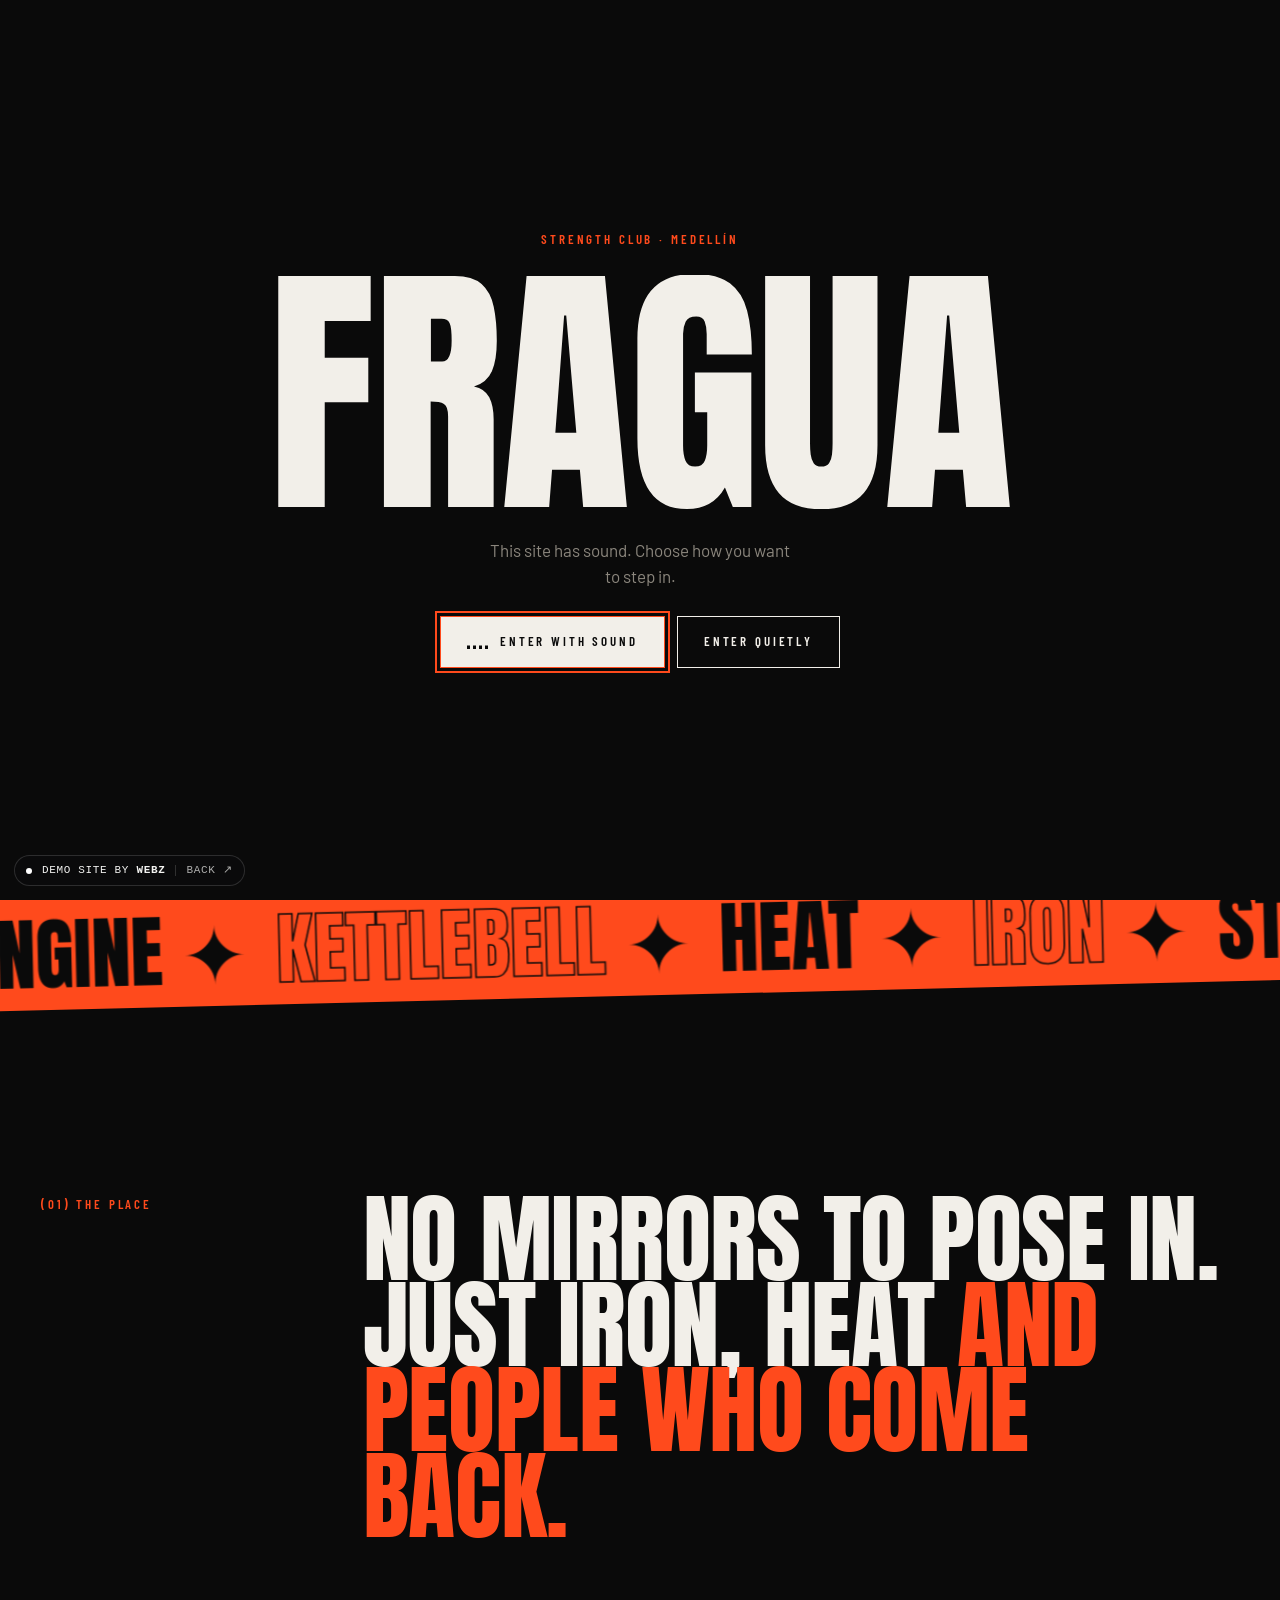
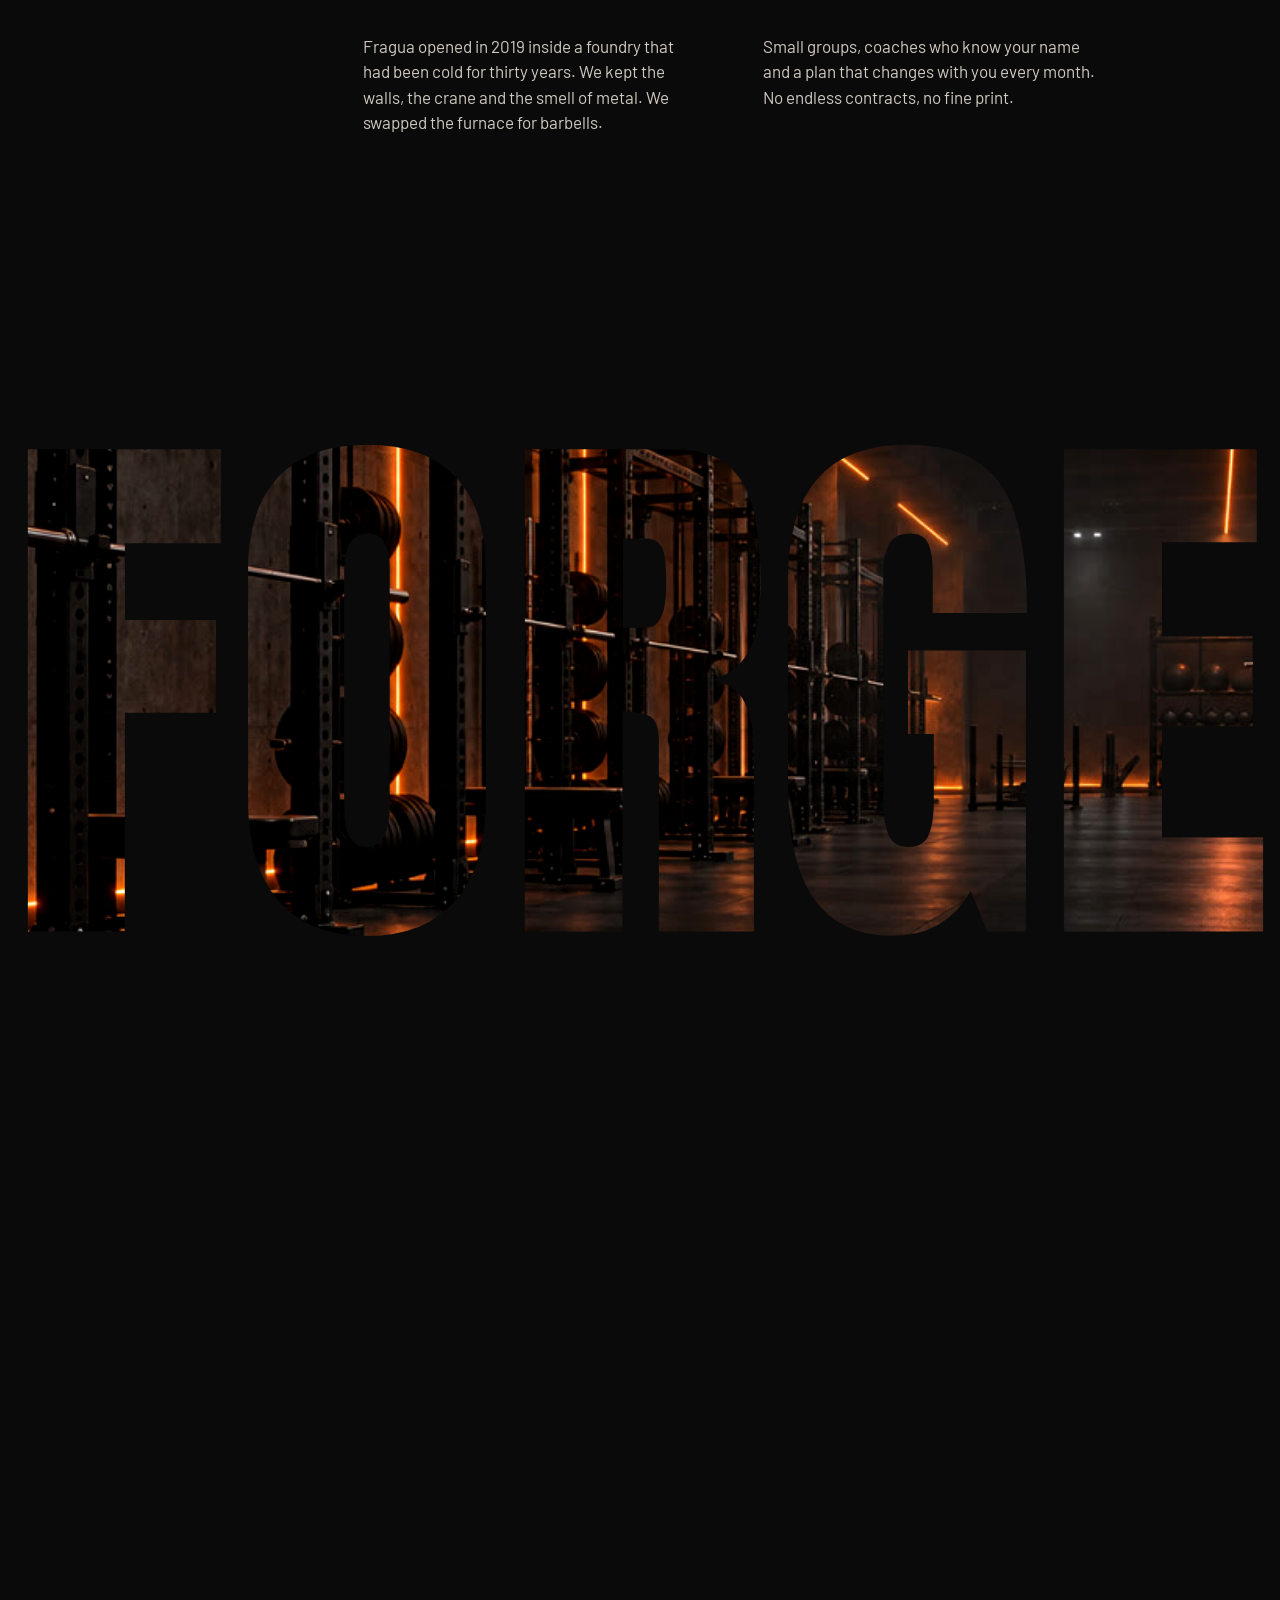
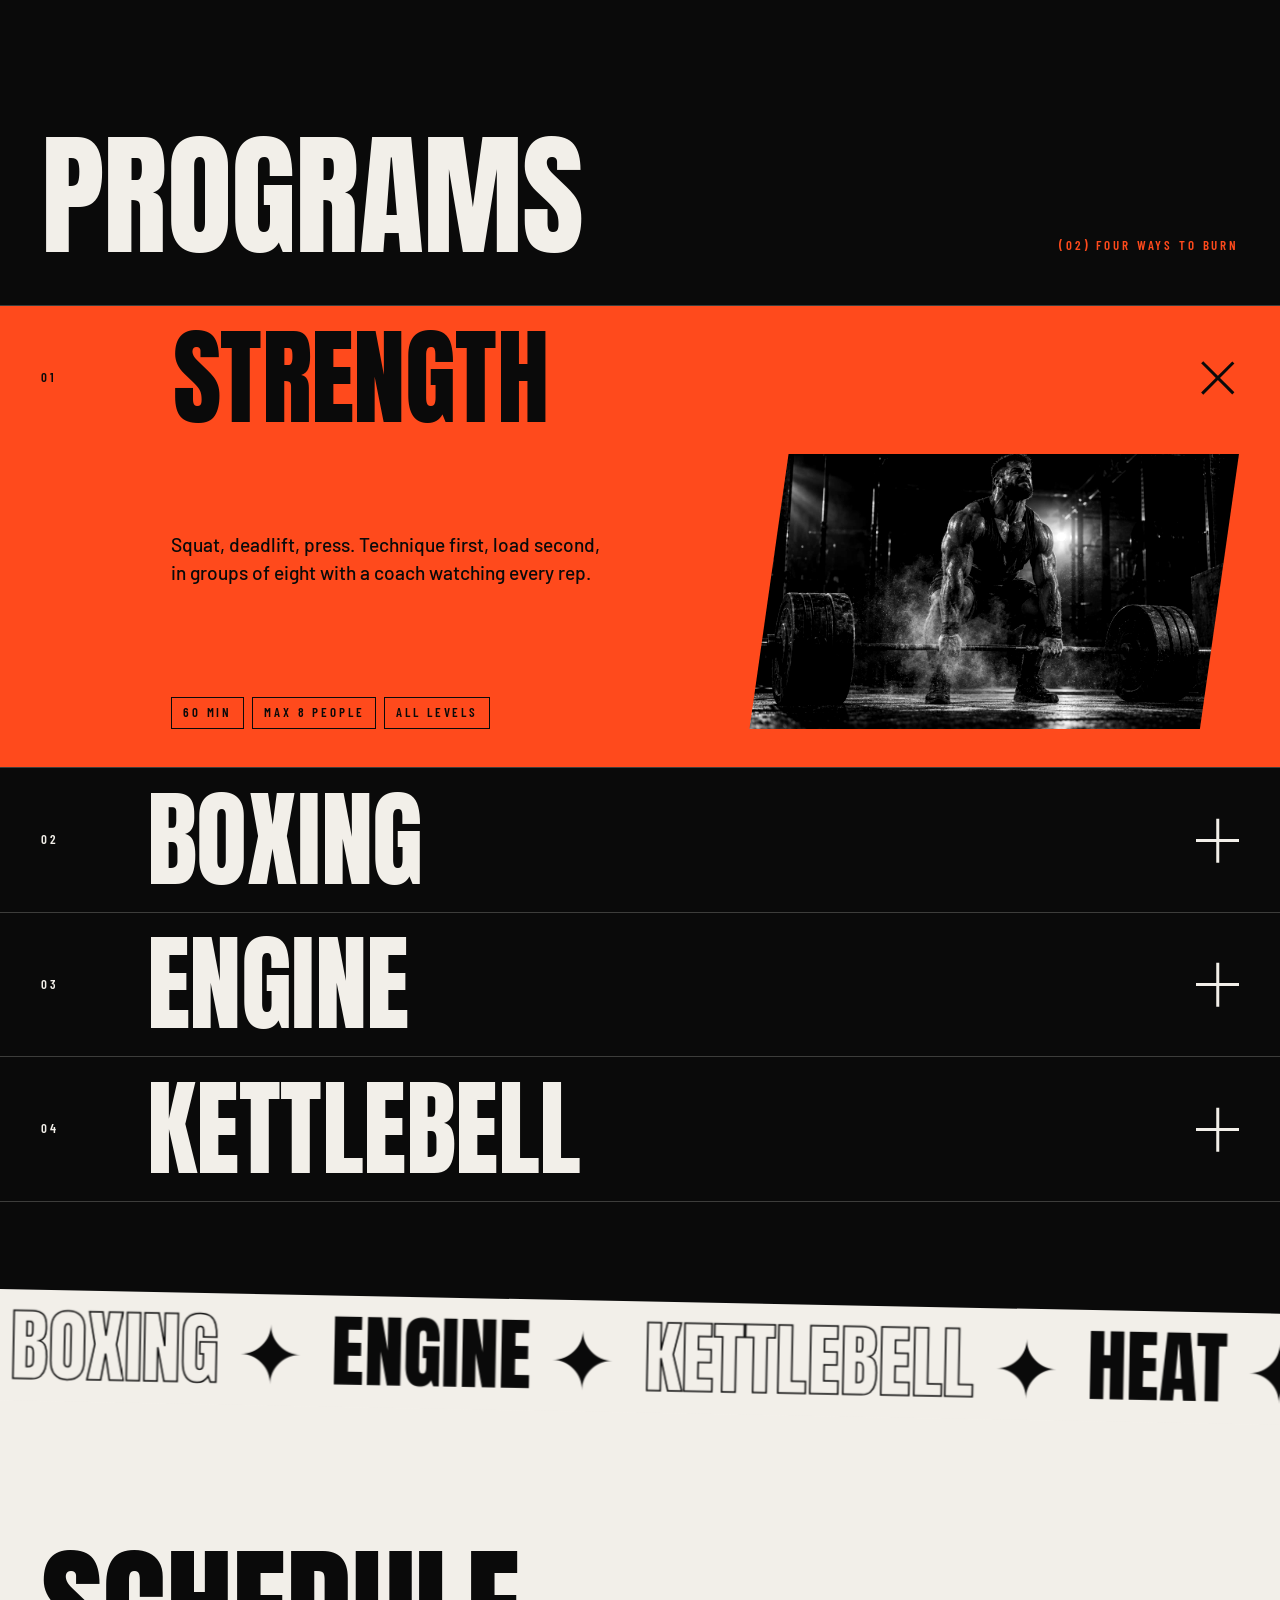
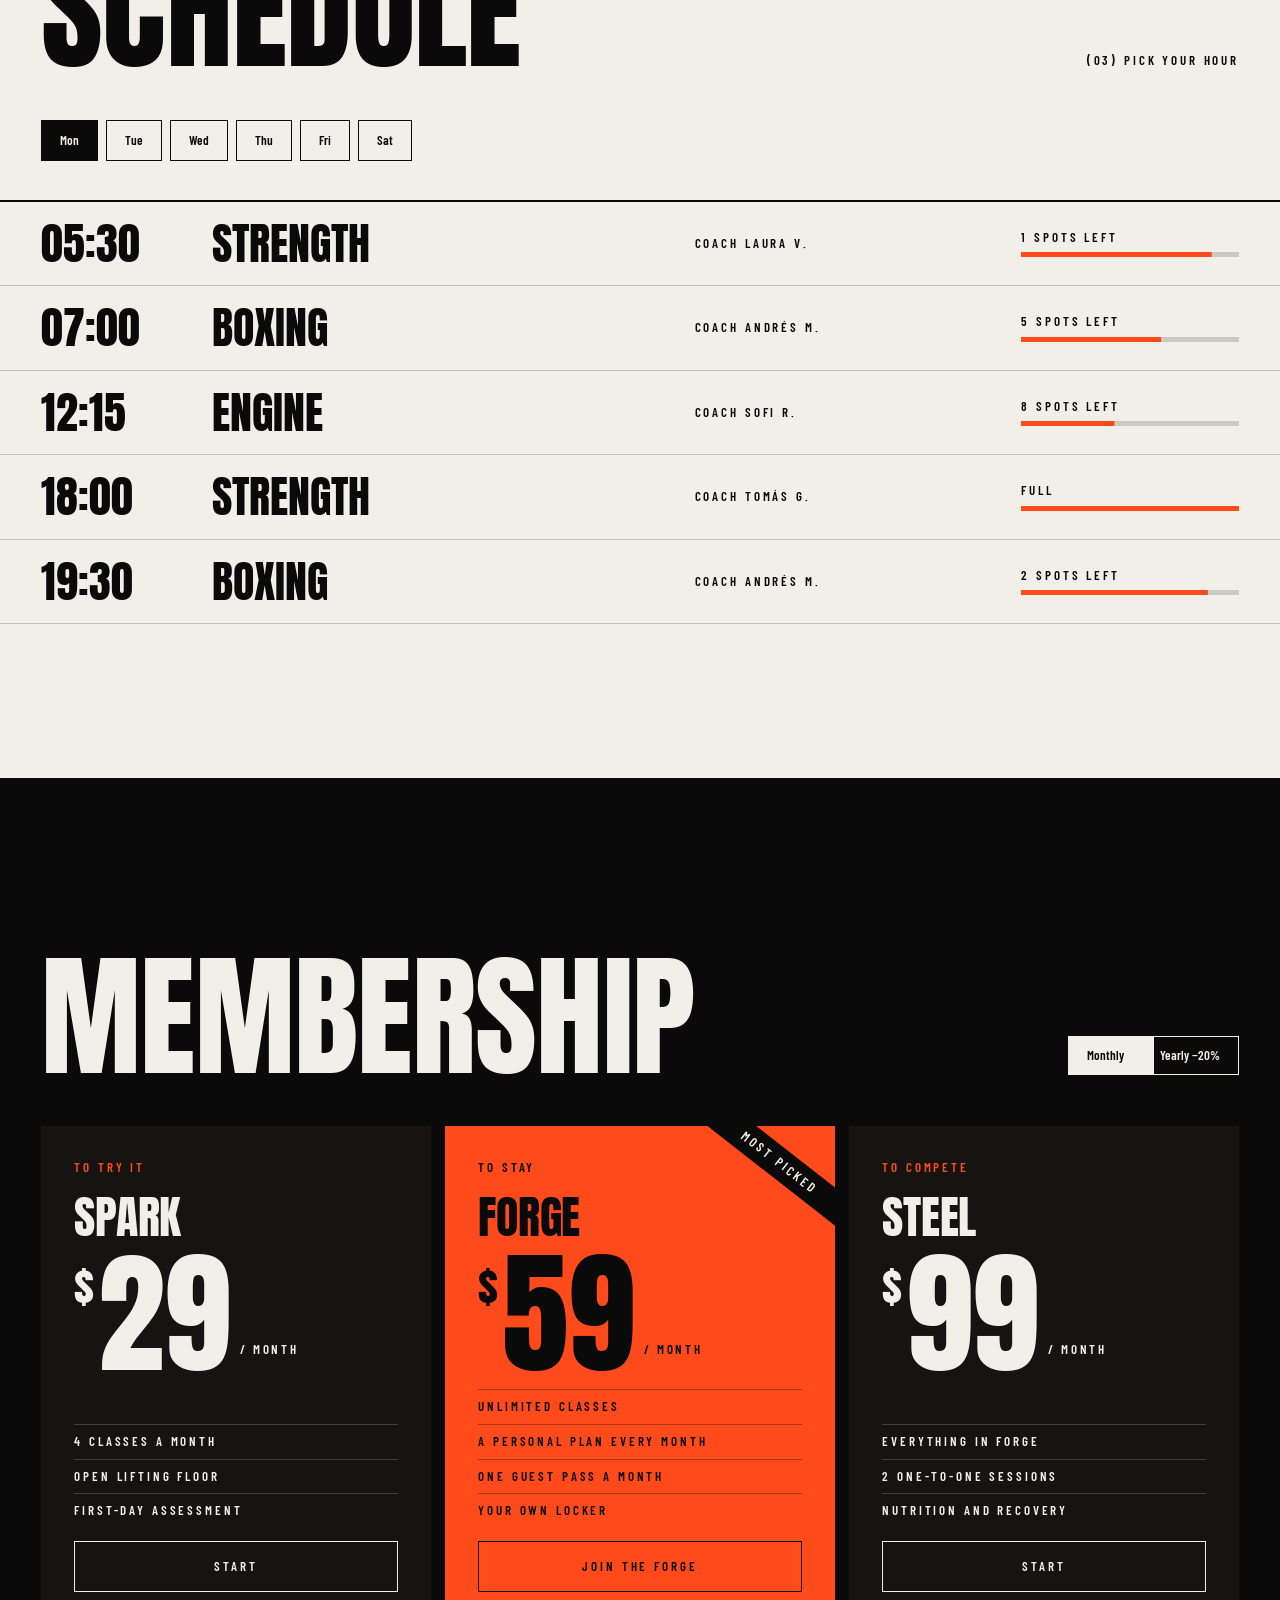
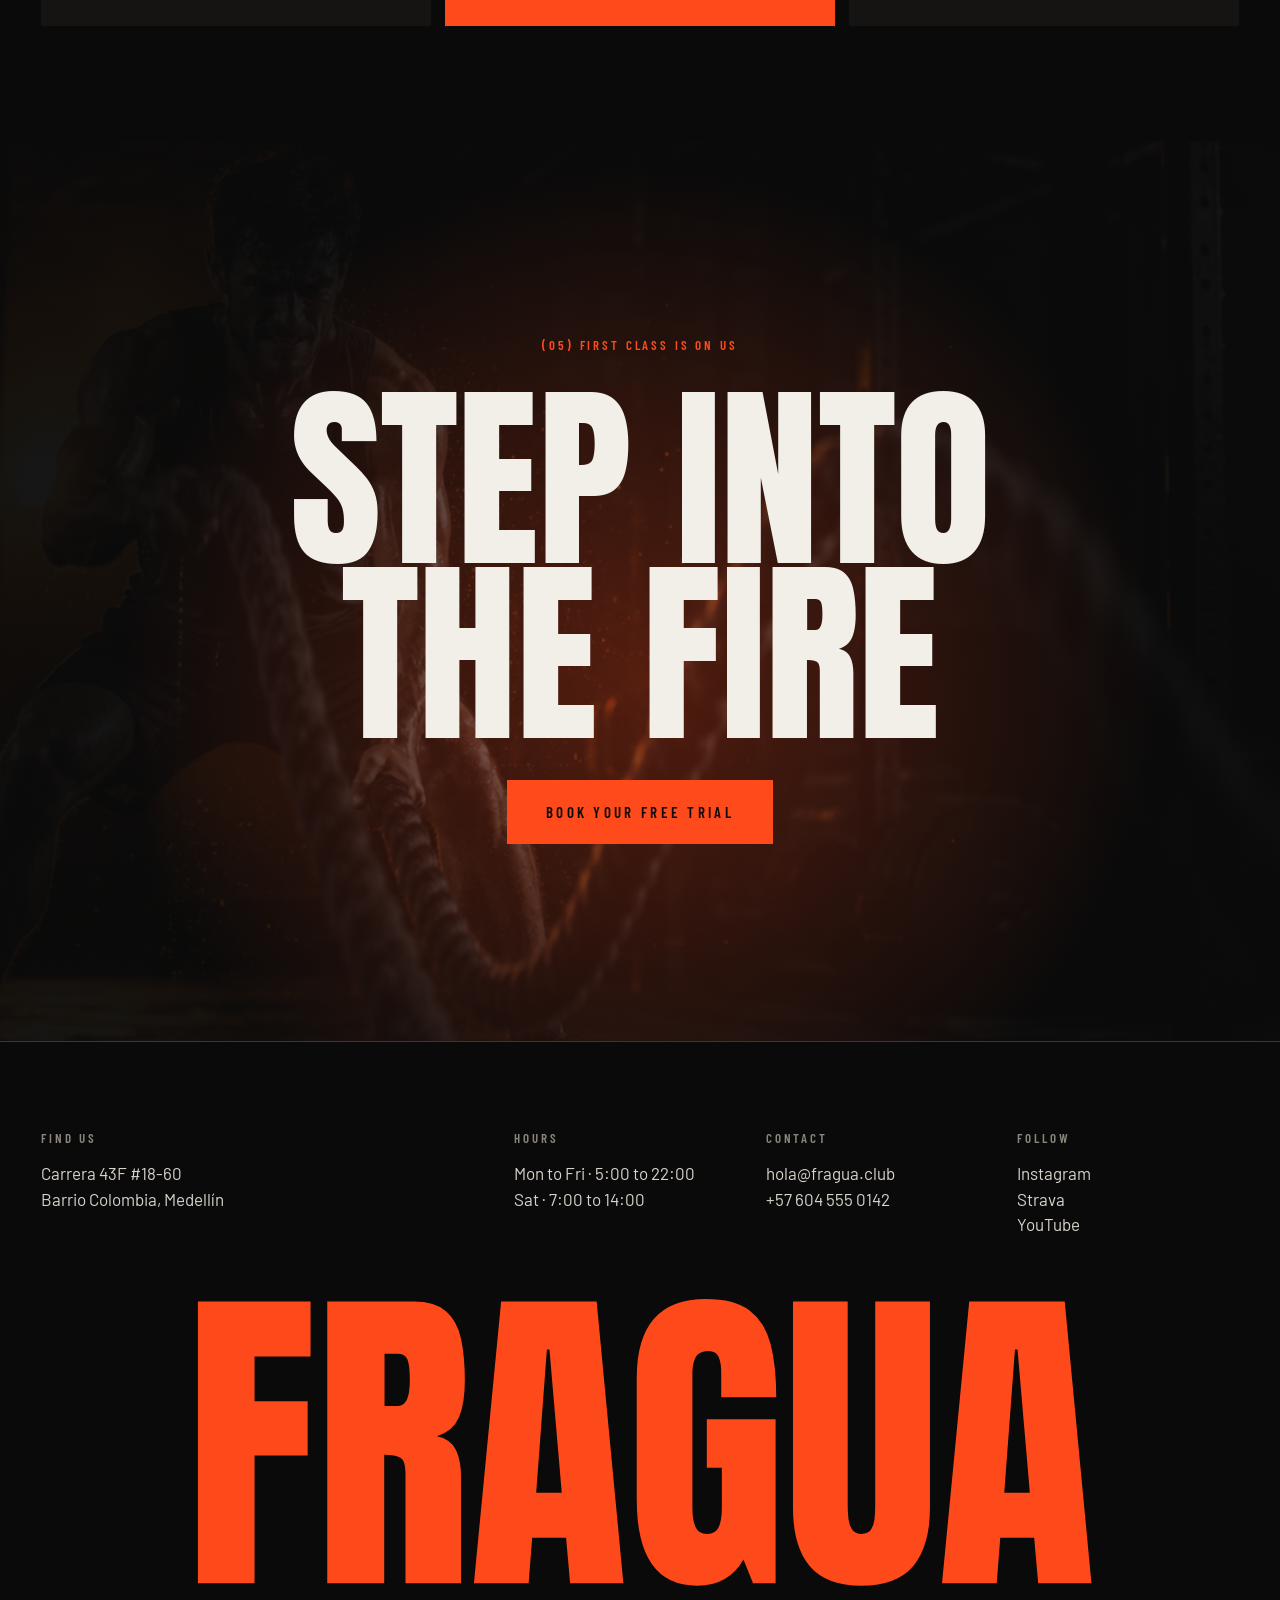
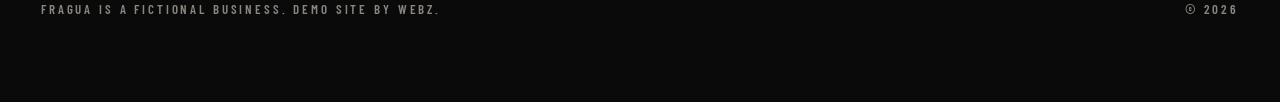
==== demos/fragua/index.html @ 659db311 "Add three concept demo sites to Sample work Niebla (coffee, scroll storytelling), Lienzo (clothing, " ====
<!doctype html>
<html lang="en">
<head>
<meta charset="utf-8">
<meta name="viewport" content="width=device-width, initial-scale=1">
<title data-es-title="Fragua · Club de fuerza (demo de Webz)">Fragua · Strength club (Webz demo)</title>
<meta name="description" content="Fragua is a fictional strength club. A demo site designed and built by Webz.">
<meta name="robots" content="noindex">
<meta name="theme-color" content="#0a0a0a">
<link rel="preconnect" href="https://fonts.googleapis.com">
<link rel="preconnect" href="https://fonts.gstatic.com" crossorigin>
<link rel="stylesheet" href="https://fonts.googleapis.com/css2?family=Anton&family=Barlow+Condensed:wght@500;600;700&family=Barlow:wght@400;500&display=swap">
<link rel="stylesheet" href="../shared/demo.css">
<script src="../shared/demo.js"></script>
<style>
:root { --ink: #0a0a0a; --coal: #151413; --ember: #ff4a1c; --bone: #f2efe9; --mute: #8b867d; --ease: cubic-bezier(.16, 1, .3, 1); --pad: clamp(18px, 3.2vw, 48px); }
* { box-sizing: border-box; margin: 0; }
html { background: var(--ink); overflow-x: clip; }
main { overflow-x: clip; }
html.lenis, html.lenis body { height: auto; }
.lenis.lenis-smooth { scroll-behavior: auto !important; }
.lenis.lenis-stopped { overflow: hidden; }
body { background: var(--ink); color: var(--bone); font: 400 17px/1.5 Barlow, system-ui, sans-serif; -webkit-font-smoothing: antialiased; overflow-x: hidden; }
body.locked { overflow: hidden; height: 100svh; }
a { color: inherit; text-decoration: none; }
button { font: inherit; color: inherit; background: none; border: 0; cursor: pointer; }
img, video { display: block; max-width: 100%; }
.d { font-family: Anton, Impact, sans-serif; text-transform: uppercase; line-height: .88; font-weight: 400; letter-spacing: -.005em; }
.m { font: 600 13px/1.2 "Barlow Condensed", sans-serif; letter-spacing: .22em; text-transform: uppercase; }
.em { color: var(--ember); }
::selection { background: var(--ember); color: var(--ink); }
:focus-visible { outline: 2px solid var(--ember); outline-offset: 3px; }
.pr.open :focus-visible, .plan.hot :focus-visible, .sched :focus-visible { outline-color: var(--ink); }

/* fixed layers */
#sparks { position: fixed; inset: 0; width: 100%; height: 100%; pointer-events: none; z-index: 60; }
.bar { position: fixed; top: 0; left: 0; height: 3px; width: 100%; background: var(--ember); transform-origin: 0 50%; transform: scaleX(0); z-index: 70; }

/* gate */
.gate { position: fixed; inset: 0; z-index: 100; background: var(--ink); display: grid; place-items: center; text-align: center; padding: var(--pad); }
.gate-in { display: grid; gap: clamp(18px, 3vh, 34px); justify-items: center; }
.gate h1 { font-size: clamp(88px, 21vw, 330px); overflow: hidden; }
.gate h1 span { display: inline-block; }
.gate p { max-width: 30ch; color: var(--mute); }
.gate-btns { display: flex; flex-wrap: wrap; gap: 12px; justify-content: center; }
.btn { position: relative; display: inline-flex; align-items: center; gap: 12px; padding: 17px 26px; border: 1.5px solid var(--bone); overflow: hidden; isolation: isolate; transition: color .35s var(--ease), border-color .35s; }
.btn::before { content: ""; position: absolute; inset: 0; background: var(--ember); transform: translateY(102%); transition: transform .5s var(--ease); z-index: -1; }
.btn:hover, .btn:focus-visible { color: var(--ink); border-color: var(--ember); }
.btn:hover::before, .btn:focus-visible::before { transform: none; }
.btn.fill { background: var(--ember); border-color: var(--ember); color: var(--ink); }
.btn.fill::before { background: var(--bone); }
.btn.fill:hover { border-color: var(--bone); }
.eq { display: inline-flex; gap: 3px; align-items: flex-end; height: 14px; }
.eq i { width: 3px; height: 100%; background: currentColor; transform-origin: 50% 100%; transform: scaleY(.25); }
.on .eq i, .eq.play i { animation: eq 1s ease-in-out infinite; }
.eq i:nth-child(2) { animation-delay: -.35s !important; } .eq i:nth-child(3) { animation-delay: -.7s !important; } .eq i:nth-child(4) { animation-delay: -.15s !important; }
@keyframes eq { 0%, 100% { transform: scaleY(.25); } 50% { transform: scaleY(1); } }
.wipe { position: fixed; inset: 0; z-index: 110; pointer-events: none; overflow: hidden; }
.wipe i { position: absolute; left: -230%; width: 220%; height: 17.2%; background: var(--ember); transform: skewX(-24deg); }
.wipe i:nth-child(3n+2) { background: var(--bone); }

/* nav */
.nav { position: fixed; top: 0; left: 0; right: 0; z-index: 50; display: flex; align-items: center; justify-content: space-between; padding: 18px var(--pad); mix-blend-mode: difference; }
.logo { font: 400 26px/1 Anton, sans-serif; letter-spacing: .04em; text-transform: uppercase; }
.nav-links { display: flex; gap: 30px; }
.nav-links a { position: relative; padding: 4px 0; }
.nav-links a::after { content: ""; position: absolute; left: 0; right: 0; bottom: 0; height: 2px; background: currentColor; transform: scaleX(0); transform-origin: 100% 50%; transition: transform .4s var(--ease); }
.nav-links a:hover::after { transform: scaleX(1); transform-origin: 0 50%; }
.nav-r { display: flex; align-items: center; gap: 16px; }
.lang { display: flex; gap: 2px; }
.lang button { padding: 6px 7px; opacity: .5; }
.lang button[aria-pressed="true"] { opacity: 1; text-decoration: underline; text-underline-offset: 4px; }
.snd { display: inline-flex; align-items: center; gap: 9px; padding: 8px 10px; border: 1.5px solid currentColor; }

/* hero */
.hero { position: relative; height: 100svh; min-height: 520px; overflow: hidden; background: #000; }
.hero video { position: absolute; inset: 0; width: 100%; height: 100%; object-fit: cover; }
.hero-b { position: absolute; left: var(--pad); right: var(--pad); bottom: clamp(52px, 8vh, 84px); display: flex; justify-content: space-between; align-items: flex-end; gap: 20px; z-index: 2; }
.hero-b p { max-width: 34ch; text-shadow: 0 1px 20px rgba(0,0,0,.8); }
.hero h1 { position: absolute; width: 1px; height: 1px; overflow: hidden; clip-path: inset(50%); }
.hero-t { display: none; }
.scrolly { display: inline-flex; align-items: center; gap: 12px; }
.scrolly i { width: 1.5px; height: 44px; background: var(--bone); transform-origin: 50% 0; animation: drip 1.8s var(--ease) infinite; }
@keyframes drip { 0% { transform: scaleY(0); } 60% { transform: scaleY(1); transform-origin: 50% 0; } 61% { transform-origin: 50% 100%; } 100% { transform: scaleY(0); transform-origin: 50% 100%; } }

/* marquee */
.mq { background: var(--ember); color: var(--ink); overflow: hidden; padding: clamp(10px, 1.6vw, 20px) 0; white-space: nowrap; transform: rotate(-1.4deg) scale(1.03); margin: -14px 0; position: relative; z-index: 3; }
.mq.alt { background: var(--bone); transform: rotate(1.1deg) scale(1.03); }
.mq-t { display: inline-flex; will-change: transform; }
.mq-t span { font-size: clamp(34px, 6vw, 92px); padding-right: .35em; }
.mq-t span b { font-weight: 400; -webkit-text-stroke: 1.5px var(--ink); color: transparent; }

/* intro */
.intro { padding: clamp(110px, 17vw, 240px) var(--pad) clamp(80px, 11vw, 170px); display: grid; grid-template-columns: 1fr 3fr; gap: 30px; }
.intro h2 { font-size: clamp(40px, 7.6vw, 128px); }
.intro h2 .ch { display: inline-block; }
.intro-p { grid-column: 2; display: grid; grid-template-columns: repeat(2, minmax(0, 34ch)); gap: 26px 60px; margin-top: clamp(30px, 5vw, 70px); color: #cfcac1; }
.tag { color: var(--ember); }

/* mask zoom */
.mask { position: relative; height: 100svh; overflow: hidden; background: var(--ink); }
.mask-img { position: absolute; inset: 0; width: 100%; height: 100%; object-fit: cover; transform: scale(1.25); filter: contrast(1.08); }
.mask-svg { position: absolute; inset: -1px; width: calc(100% + 2px); height: calc(100% + 2px); }
.mask-shade { position: absolute; inset: 0; background: linear-gradient(180deg, rgba(10,10,10,.25), rgba(10,10,10,.82)); opacity: 0; }
.stats { position: absolute; left: var(--pad); right: var(--pad); bottom: clamp(60px, 11vh, 120px); display: grid; grid-template-columns: repeat(4, 1fr); gap: 20px; }
.stat { border-top: 2px solid var(--ember); padding-top: 14px; opacity: 0; }
.stat b { display: block; font: 400 clamp(46px, 7.4vw, 124px)/.9 Anton, sans-serif; font-variant-numeric: tabular-nums; }
.stat span { display: block; margin-top: 10px; }
.mask-h { position: absolute; left: var(--pad); top: clamp(90px, 16vh, 150px); font-size: clamp(34px, 5.4vw, 86px); max-width: 14ch; opacity: 0; }

/* programs */
.prog { padding: clamp(100px, 14vw, 210px) 0 clamp(60px, 9vw, 120px); }
.sec-h { display: flex; justify-content: space-between; align-items: flex-end; gap: 20px; padding: 0 var(--pad) clamp(28px, 4vw, 54px); }
.sec-h h2 { font-size: clamp(54px, 10.5vw, 180px); }
.sec-h h2 .ch { display: inline-block; }
.pr { position: relative; border-top: 1.5px solid rgba(242,239,233,.22); cursor: pointer; overflow: hidden; }
.pr:last-child { border-bottom: 1.5px solid rgba(242,239,233,.22); }
.pr::before { content: ""; position: absolute; inset: 0; background: var(--ember); transform: scaleY(0); transform-origin: 50% 100%; transition: transform .6s var(--ease); }
.pr.open::before { transform: none; }
.pr-top { position: relative; display: grid; grid-template-columns: 90px 1fr auto; align-items: center; gap: 16px; padding: clamp(14px, 2vw, 26px) var(--pad); transition: color .4s; }
.pr-top h3 { font-size: clamp(40px, 8.2vw, 138px); transition: transform .6s var(--ease); }
.pr.open .pr-top { color: var(--ink); }
.pr.open .pr-top h3 { transform: translateX(clamp(8px, 2vw, 34px)); }
.pr-x { width: clamp(30px, 3.4vw, 52px); aspect-ratio: 1; position: relative; transition: transform .6s var(--ease); }
.pr-x::before, .pr-x::after { content: ""; position: absolute; left: 0; right: 0; top: 50%; height: 3px; margin-top: -1.5px; background: currentColor; }
.pr-x::after { transform: rotate(90deg); }
.pr.open .pr-x { transform: rotate(135deg); }
.pr-body { position: relative; display: grid; grid-template-rows: 0fr; transition: grid-template-rows .7s var(--ease); color: var(--ink); }
.pr.open .pr-body { grid-template-rows: 1fr; }
.pr-in { overflow: hidden; min-height: 0; }
.pr-grid { display: grid; grid-template-columns: 90px 1.1fr 1fr; gap: 16px 40px; padding: 4px var(--pad) clamp(22px, 3vw, 40px); align-items: end; }
.pr-grid p { grid-column: 2; max-width: 40ch; font-size: clamp(17px, 1.5vw, 22px); font-weight: 500; }
.pr-meta { grid-column: 2; display: flex; flex-wrap: wrap; gap: 8px; margin-top: 16px; }
.pr-meta span { border: 1.5px solid var(--ink); padding: 7px 11px; }
.pr-ph { grid-column: 3; grid-row: 1 / span 2; aspect-ratio: 16 / 9; overflow: hidden; clip-path: polygon(8% 0, 100% 0, 92% 100%, 0 100%); }
.pr-ph img { width: 100%; height: 100%; object-fit: cover; transform: scale(1.3); transition: transform 1.2s var(--ease); filter: grayscale(1) contrast(1.2); mix-blend-mode: multiply; }
.pr.open .pr-ph img { transform: scale(1.02); }

/* schedule */
.sched { background: var(--bone); color: var(--ink); padding: clamp(90px, 12vw, 180px) 0; position: relative; }
.days { display: flex; gap: 8px; padding: 0 var(--pad); overflow-x: auto; scrollbar-width: none; }
.days::-webkit-scrollbar { display: none; }
.days button { flex: 0 0 auto; padding: 12px 18px; border: 1.5px solid var(--ink); transition: background .3s, color .3s; }
.days button[aria-selected="true"] { background: var(--ink); color: var(--bone); }
.cls { margin-top: clamp(22px, 3vw, 40px); border-top: 2px solid var(--ink); }
.cl { display: grid; grid-template-columns: minmax(84px, 1fr) 3fr 2fr 1.4fr; gap: 16px; align-items: center; padding: clamp(12px, 1.6vw, 20px) var(--pad); border-bottom: 1.5px solid rgba(10,10,10,.2); position: relative; overflow: hidden; }
.cl > * { position: relative; }
.cl::before { content: ""; position: absolute; inset: 0; background: var(--ink); transform: translateX(-101%); transition: transform .5s var(--ease); }
.cl:hover::before { transform: none; }
.cl:hover { color: var(--bone); }
.cl time { font: 400 clamp(26px, 3.4vw, 50px)/1 Anton, sans-serif; font-variant-numeric: tabular-nums; }
.cl h4 { font: 400 clamp(26px, 3.4vw, 50px)/1 Anton, sans-serif; text-transform: uppercase; }
.spots { display: grid; gap: 7px; }
.spots i { display: block; height: 5px; background: rgba(128,128,128,.35); }
.spots i b { display: block; height: 100%; background: var(--ember); transform-origin: 0 50%; }

/* pricing */
.price { padding: clamp(100px, 14vw, 210px) 0 clamp(70px, 9vw, 130px); }
.bill { display: inline-flex; border: 1.5px solid var(--bone); position: relative; }
.bill button { padding: 11px 18px; position: relative; z-index: 1; transition: color .3s; }
.bill button[aria-pressed="true"] { color: var(--ink); }
.bill i { position: absolute; top: 0; bottom: 0; left: 0; width: 50%; background: var(--bone); transition: transform .5s var(--ease); }
.bill.yr i { transform: translateX(100%); }
.plans { display: grid; grid-template-columns: repeat(3, 1fr); gap: 14px; padding: 0 var(--pad); }
.plan { background: var(--coal); padding: clamp(22px, 2.6vw, 38px); display: flex; flex-direction: column; gap: 22px; min-height: clamp(380px, 38vw, 540px); position: relative; overflow: hidden; transition: translate .6s var(--ease); }
.plan:hover { translate: 0 -10px; }
.plan.hot { background: var(--ember); color: var(--ink); }
.plan h3 { font-size: clamp(34px, 3.6vw, 58px); }
.amt { font: 400 clamp(84px, 10.5vw, 176px)/.8 Anton, sans-serif; display: flex; align-items: flex-start; font-variant-numeric: tabular-nums; }
.amt sup { font-size: .32em; line-height: 1; margin: .1em .08em 0 0; }
.amt small { font: 600 13px/1 "Barlow Condensed", sans-serif; letter-spacing: .2em; align-self: flex-end; margin: 0 0 .9em .8em; text-transform: uppercase; }
.plan ul { list-style: none; padding: 0; display: grid; gap: 9px; margin-top: auto; }
.plan li { padding-top: 9px; border-top: 1.5px solid rgba(128,128,128,.4); }
.plan.hot li { border-color: rgba(10,10,10,.35); }
.plan .btn { justify-content: center; }
.plan.hot .btn { border-color: var(--ink); }
.plan.hot .btn::before { background: var(--ink); }
.plan.hot .btn:hover { color: var(--bone); }
.badge { position: absolute; top: 22px; right: -44px; transform: rotate(38deg); background: var(--ink); color: var(--bone); padding: 7px 54px; }

/* cta */
.cta { position: relative; min-height: 100svh; display: grid; place-items: center; text-align: center; padding: 120px var(--pad); overflow: hidden; }
.cta-bg { position: absolute; inset: 0; }
.cta-bg img { width: 100%; height: 115%; object-fit: cover; opacity: .5; }
.cta-bg::after { content: ""; position: absolute; inset: 0; background: radial-gradient(circle at 50% 60%, rgba(255,74,28,.3), rgba(10,10,10,.9) 62%); }
.cta-in { position: relative; display: grid; gap: clamp(22px, 3vw, 40px); justify-items: center; }
.cta h2 { font-size: clamp(64px, 15.5vw, 280px); }
.cta h2 .ch { display: inline-block; }
.cta .btn { padding: 22px 38px; font-size: 15px; }

/* footer */
footer { padding: clamp(50px, 7vw, 100px) var(--pad) 84px; border-top: 1.5px solid rgba(242,239,233,.2); }
.f-grid { display: grid; grid-template-columns: 2fr 1fr 1fr 1fr; gap: 30px; }
.f-grid h5 { color: var(--mute); margin-bottom: 14px; }
.f-grid p, .f-grid a { display: block; color: #d8d3ca; }
.f-grid a:hover { color: var(--ember); }
.f-big { font-size: clamp(90px, 25.6vw, 500px); text-align: center; margin: clamp(40px, 6vw, 90px) 0 0; line-height: .8; color: var(--ember); white-space: nowrap; }
.f-note { display: flex; justify-content: space-between; gap: 20px; flex-wrap: wrap; color: var(--mute); margin-top: 26px; }

.toast { position: fixed; left: 50%; bottom: 62px; z-index: 90; transform: translate(-50%, 30px); background: var(--bone); color: var(--ink); padding: 14px 20px; opacity: 0; pointer-events: none; transition: transform .5s var(--ease), opacity .3s; text-align: center; max-width: calc(100vw - 30px); }
.toast.show { opacity: 1; transform: translate(-50%, 0); }

@media (max-width: 900px) {
  .nav-links { display: none; }
  .intro { grid-template-columns: 1fr; }
  .intro-p { grid-column: 1; grid-template-columns: 1fr; }
  .stats { grid-template-columns: repeat(2, 1fr); gap: 22px 16px; }
  .pr-top { grid-template-columns: 34px 1fr auto; gap: 8px; }
  .pr-grid { grid-template-columns: 1fr; }
  .pr-grid p, .pr-meta, .pr-ph { grid-column: 1; grid-row: auto; }
  .cl { grid-template-columns: 76px 1fr; gap: 4px 12px; }
  .cl .coach { grid-column: 2; }
  .cl .spots { grid-column: 2; }
  .plans { grid-template-columns: 1fr; }
  .plan { min-height: 0; }
  .plan:hover { translate: none; }
  .f-grid { grid-template-columns: 1fr 1fr; }
  .sec-h { flex-direction: column; align-items: flex-start; }
}
@media (max-width: 900px) and (orientation: portrait) {
  .hero { min-height: 640px; }
  .hero video { object-fit: contain; height: auto; aspect-ratio: 16 / 9; top: 76px; }
  .hero-t { display: block; position: absolute; left: var(--pad); right: var(--pad); top: calc(76px + 56.25vw + 26px); font-size: clamp(54px, 17.5vw, 120px); z-index: 2; }
  .hero::after { content: ""; position: absolute; left: 0; right: 0; bottom: 0; height: 30%; background: repeating-linear-gradient(-66deg, transparent 0 22px, rgba(255,74,28,.9) 22px 24px); opacity: .4; mask-image: linear-gradient(transparent, #000); -webkit-mask-image: linear-gradient(transparent, #000); }
  .hero-b { flex-direction: column; align-items: flex-start; bottom: 64px; }
  .scrolly { display: none; }
  .snd span { display: none; }
}
@media (pointer: coarse) { .lang button { padding: 12px 9px; } .snd { padding: 12px; } }
@media (prefers-reduced-motion: reduce) { .eq i, .scrolly i { animation: none !important; } .mask-svg { display: none; } .mask-shade, .mask-h, .stat { opacity: 1; } .mask-img { transform: none; } }
</style>
</head>
<body class="locked">

<canvas id="sparks" aria-hidden="true"></canvas>
<div class="bar" aria-hidden="true"></div>
<div class="wipe" aria-hidden="true"><i style="top:0"></i><i style="top:16.6%"></i><i style="top:33.2%"></i><i style="top:49.8%"></i><i style="top:66.4%"></i><i style="top:83%"></i></div>

<div class="gate" role="dialog" aria-label="Enter Fragua" data-es-aria="Entrar a Fragua">
  <div class="gate-in">
    <span class="m em" data-es="Club de fuerza · Medellín">Strength club · Medellín</span>
    <h1 class="d" aria-label="Fragua"><span>F</span><span>r</span><span>a</span><span>g</span><span>u</span><span>a</span></h1>
    <p data-es="Este sitio suena. Elige cómo quieres entrar.">This site has sound. Choose how you want to step in.</p>
    <div class="gate-btns">
      <button class="btn fill m" data-enter="1"><span class="eq play" aria-hidden="true"><i></i><i></i><i></i><i></i></span><span data-es="Entrar con sonido">Enter with sound</span></button>
      <button class="btn m" data-enter="0" data-es="Entrar en silencio">Enter quietly</button>
    </div>
  </div>
</div>

<header class="nav m">
  <a class="logo" href="#top">Fragua</a>
  <nav class="nav-links" aria-label="Main" data-es-aria="Principal">
    <a href="#programs" data-es="Programas">Programs</a>
    <a href="#schedule" data-es="Horarios">Schedule</a>
    <a href="#pricing" data-es="Planes">Membership</a>
    <a href="#join" data-es="Únete">Join</a>
  </nav>
  <div class="nav-r">
    <div class="lang" role="group" aria-label="Language" data-es-aria="Idioma">
      <button type="button" data-setlang="en">EN</button>
      <button type="button" data-setlang="es">ES</button>
    </div>
    <button class="snd" type="button" aria-pressed="false" aria-label="Toggle sound" data-es-aria="Activar o silenciar el sonido"><i class="eq" aria-hidden="true"><i></i><i></i><i></i><i></i></i><span data-es="Sonido">Sound</span></button>
  </div>
</header>

<main id="top">
<section class="hero">
  <h1 data-es="Fragua. Nada fuerte se forja en frío.">Fragua. Nothing strong is forged cold.</h1>
  <video muted playsinline loop preload="auto" aria-hidden="true"></video>
  <div class="hero-t d" aria-hidden="true" data-es="Nada fuerte<br>se forja<br><span class='em'>en frío.</span>">Nothing strong<br>is forged<br><span class="em">cold.</span></div>
  <div class="hero-b">
    <p data-es="Fuerza, boxeo y acondicionamiento en una antigua fundición de Medellín. Abierto desde las 5:00.">Strength, boxing and conditioning inside an old Medellín foundry. Doors open at 5:00.</p>
    <span class="scrolly m"><i></i><span data-es="Baja">Scroll</span></span>
  </div>
</section>

<div class="mq d" aria-hidden="true"><div class="mq-t" data-dir="-1"></div></div>

<section class="intro">
  <span class="m tag" data-es="(01) El lugar">(01) The place</span>
  <h2 class="d" data-split data-es="Aquí no hay espejos para posar. Hay hierro, calor <span class='em'>y gente que vuelve.</span>">No mirrors to pose in. Just iron, heat <span class="em">and people who come back.</span></h2>
  <div class="intro-p">
    <p data-es="Fragua nació en 2019 dentro de una fundición que llevaba treinta años apagada. Dejamos los muros, la grúa y el olor a metal. Cambiamos el horno por barras.">Fragua opened in 2019 inside a foundry that had been cold for thirty years. We kept the walls, the crane and the smell of metal. We swapped the furnace for barbells.</p>
    <p data-es="Grupos pequeños, entrenadores que saben tu nombre y un plan que se ajusta contigo cada mes. Sin contratos eternos ni letra pequeña.">Small groups, coaches who know your name and a plan that changes with you every month. No endless contracts, no fine print.</p>
  </div>
</section>

<section class="mask" aria-label="Fragua in numbers" data-es-aria="Fragua en cifras">
  <img class="mask-img" src="img/interior.jpg" alt="">
  <div class="mask-shade"></div>
  <svg class="mask-svg" viewBox="0 0 1600 900" preserveAspectRatio="xMidYMid slice" aria-hidden="true">
    <defs><mask id="mk" maskUnits="userSpaceOnUse" x="0" y="0" width="1600" height="900"><rect width="1600" height="900" fill="#fff"/><text id="mt" x="800" y="655" text-anchor="middle" font-family="Anton, Impact, sans-serif" font-size="560" fill="#000"></text></mask></defs>
    <rect class="mask-r" width="1600" height="900" fill="#0a0a0a" mask="url(#mk)"/>
  </svg>
  <h3 class="mask-h d" data-es="Mil doscientos metros de <span class='em'>fuego.</span>">Twelve hundred metres of <span class="em">fire.</span></h3>
  <div class="stats">
    <div class="stat"><b data-n="1200">0</b><span class="m" data-es="m² de fundición">m² of foundry floor</span></div>
    <div class="stat"><b data-n="64">0</b><span class="m" data-es="clases por semana">classes every week</span></div>
    <div class="stat"><b data-n="14">0</b><span class="m" data-es="entrenadores">coaches on the floor</span></div>
    <div class="stat"><b data-n="5" data-suf=":00">0</b><span class="m" data-es="abrimos cada mañana">doors open, every morning</span></div>
  </div>
</section>

<section class="prog" id="programs">
  <div class="sec-h">
    <h2 class="d" data-split data-es="Programas">Programs</h2>
    <span class="m tag" data-es="(02) Cuatro formas de arder">(02) Four ways to burn</span>
  </div>
  <div class="prs">
    <article class="pr open">
      <div class="pr-top"><span class="m">01</span><h3 class="d" data-es="Fuerza">Strength</h3><span class="pr-x" aria-hidden="true"></span></div>
      <div class="pr-body"><div class="pr-in"><div class="pr-grid">
        <p data-es="Sentadilla, peso muerto, press. Técnica primero y carga después, en grupos de ocho con un entrenador que te corrige cada repetición.">Squat, deadlift, press. Technique first, load second, in groups of eight with a coach watching every rep.</p>
        <div class="pr-meta m"><span>60 min</span><span data-es="Máx. 8 personas">Max 8 people</span><span data-es="Todos los niveles">All levels</span></div>
        <div class="pr-ph"><img src="img/deadlift.jpg" alt="" loading="lazy"></div>
      </div></div></div>
    </article>
    <article class="pr">
      <div class="pr-top"><span class="m">02</span><h3 class="d" data-es="Boxeo">Boxing</h3><span class="pr-x" aria-hidden="true"></span></div>
      <div class="pr-body"><div class="pr-in"><div class="pr-grid">
        <p data-es="Doce asaltos entre saco, sombra y manoplas. Sales sin aire y con la cabeza más limpia que cuando entraste.">Twelve rounds of bag, shadow and pad work. You leave out of breath and with a clearer head than you came in with.</p>
        <div class="pr-meta m"><span>50 min</span><span data-es="Guantes incluidos">Gloves included</span><span data-es="Sin contacto">No contact</span></div>
        <div class="pr-ph"><img src="img/boxer.jpg" alt="" loading="lazy"></div>
      </div></div></div>
    </article>
    <article class="pr">
      <div class="pr-top"><span class="m">03</span><h3 class="d" data-es="Motor">Engine</h3><span class="pr-x" aria-hidden="true"></span></div>
      <div class="pr-body"><div class="pr-in"><div class="pr-grid">
        <p data-es="Cuerdas, trineos y remos en intervalos cortos y honestos. El acondicionamiento que te deja subir escaleras sin pensarlo.">Ropes, sleds and rowers in short, honest intervals. The conditioning that makes stairs something you stop noticing.</p>
        <div class="pr-meta m"><span>45 min</span><span data-es="Alta intensidad">High intensity</span><span data-es="Máx. 14 personas">Max 14 people</span></div>
        <div class="pr-ph"><img src="img/ropes.jpg" alt="" loading="lazy"></div>
      </div></div></div>
    </article>
    <article class="pr">
      <div class="pr-top"><span class="m">04</span><h3 class="d" data-es="Pesas rusas">Kettlebell</h3><span class="pr-x" aria-hidden="true"></span></div>
      <div class="pr-body"><div class="pr-in"><div class="pr-grid">
        <p data-es="Balanceos, cargadas y levantamientos turcos. Fuerza que se mueve, para espaldas que pasan el día sentadas.">Swings, cleans and Turkish get-ups. Strength that moves, built for backs that spend the day in a chair.</p>
        <div class="pr-meta m"><span>45 min</span><span data-es="Movilidad y fuerza">Mobility and strength</span><span data-es="Todos los niveles">All levels</span></div>
        <div class="pr-ph"><img src="img/kettle.jpg" alt="" loading="lazy"></div>
      </div></div></div>
    </article>
  </div>
</section>

<div class="mq alt d" aria-hidden="true"><div class="mq-t" data-dir="1"></div></div>

<section class="sched" id="schedule">
  <div class="sec-h">
    <h2 class="d" data-split data-es="Horarios">Schedule</h2>
    <span class="m" data-es="(03) Elige tu hora">(03) Pick your hour</span>
  </div>
  <div class="days m" role="tablist"></div>
  <div class="cls" role="tabpanel"></div>
</section>

<section class="price" id="pricing">
  <div class="sec-h">
    <h2 class="d" data-split data-es="Planes">Membership</h2>
    <div class="bill m" role="group" aria-label="Billing" data-es-aria="Facturación"><i></i><button type="button" data-bill="mo" aria-pressed="true" data-es="Mensual">Monthly</button><button type="button" data-bill="yr" aria-pressed="false" data-es="Anual −20%">Yearly −20%</button></div>
  </div>
  <div class="plans">
    <article class="plan">
      <span class="m tag" data-es="Para probar">To try it</span>
      <h3 class="d" data-es="Chispa">Spark</h3>
      <div class="amt"><sup>$</sup><span data-mo="29" data-yr="23">29</span><small data-es="/ mes">/ month</small></div>
      <ul class="m"><li data-es="4 clases al mes">4 classes a month</li><li data-es="Zona libre de pesas">Open lifting floor</li><li data-es="Evaluación inicial">First-day assessment</li></ul>
      <button class="btn m" data-demo data-es="Empezar">Start</button>
    </article>
    <article class="plan hot">
      <span class="badge m" data-es="El favorito">Most picked</span>
      <span class="m" data-es="Para quedarse">To stay</span>
      <h3 class="d" data-es="Forja">Forge</h3>
      <div class="amt"><sup>$</sup><span data-mo="59" data-yr="47">59</span><small data-es="/ mes">/ month</small></div>
      <ul class="m"><li data-es="Clases ilimitadas">Unlimited classes</li><li data-es="Plan personal cada mes">A personal plan every month</li><li data-es="Un invitado al mes">One guest pass a month</li><li data-es="Casillero propio">Your own locker</li></ul>
      <button class="btn m" data-demo data-es="Entrar a la forja">Join the forge</button>
    </article>
    <article class="plan">
      <span class="m tag" data-es="Para competir">To compete</span>
      <h3 class="d" data-es="Acero">Steel</h3>
      <div class="amt"><sup>$</sup><span data-mo="99" data-yr="79">99</span><small data-es="/ mes">/ month</small></div>
      <ul class="m"><li data-es="Todo lo de Forja">Everything in Forge</li><li data-es="2 sesiones 1 a 1">2 one-to-one sessions</li><li data-es="Nutrición y recuperación">Nutrition and recovery</li></ul>
      <button class="btn m" data-demo data-es="Empezar">Start</button>
    </article>
  </div>
</section>

<section class="cta" id="join">
  <div class="cta-bg" aria-hidden="true"><img src="img/ropes.jpg" alt="" loading="lazy"></div>
  <div class="cta-in">
    <span class="m em" data-es="(05) Primera clase gratis">(05) First class is on us</span>
    <h2 class="d" data-split data-es="Entra al<br>fuego">Step into<br>the fire</h2>
    <button class="btn fill m" data-demo data-es="Reserva tu clase de prueba">Book your free trial</button>
  </div>
</section>
</main>

<footer>
  <div class="f-grid">
    <div><h5 class="m" data-es="Encuéntranos">Find us</h5><p>Carrera 43F #18-60<br>Barrio Colombia, Medellín</p></div>
    <div><h5 class="m" data-es="Horario">Hours</h5><p data-es="Lun a vie · 5:00 a 22:00<br>Sáb · 7:00 a 14:00">Mon to Fri · 5:00 to 22:00<br>Sat · 7:00 to 14:00</p></div>
    <div><h5 class="m" data-es="Contacto">Contact</h5><a href="#join">hola@fragua.club</a><a href="#join">+57 604 555 0142</a></div>
    <div><h5 class="m" data-es="Síguenos">Follow</h5><a href="#join">Instagram</a><a href="#join">Strava</a><a href="#join">YouTube</a></div>
  </div>
  <div class="f-big d" aria-hidden="true">Fragua</div>
  <div class="f-note m"><span data-es="Fragua es un negocio ficticio. Sitio demo de Webz.">Fragua is a fictional business. Demo site by Webz.</span><span>© 2026</span></div>
</footer>

<div class="toast m" role="status"></div>

<script src="../vendor/gsap.min.js"></script>
<script src="../vendor/ScrollTrigger.min.js"></script>
<script src="../vendor/SplitText.min.js"></script>
<script src="../vendor/lenis.min.js"></script>
<script>
demoI18n();
const L = DEMO_LANG, T = demoT;
const $ = (s, c = document) => c.querySelector(s), $$ = (s, c = document) => [...c.querySelectorAll(s)];
const reduce = matchMedia('(prefers-reduced-motion: reduce)').matches;
gsap.registerPlugin(ScrollTrigger, SplitText);

/* ---------- sparks ---------- */
const cv = $('#sparks'), cx = cv.getContext('2d');
let W, H, DPR, parts = [];
function size() { DPR = Math.min(devicePixelRatio || 1, 2); W = innerWidth; H = innerHeight; cv.width = W * DPR; cv.height = H * DPR; }
size(); addEventListener('resize', size);
function burst(x, y, n = 26, power = 1) {
  if (reduce) return;
  for (let i = 0; i < n; i++) {
    const a = -Math.PI / 2 + (Math.random() - .5) * 2.8, s = (4 + Math.random() * 13) * power;
    parts.push({ x, y, vx: Math.cos(a) * s, vy: Math.sin(a) * s, life: 0, max: 26 + Math.random() * 38, hot: Math.random() < .25 });
  }
  if (parts.length > 700) parts.splice(0, parts.length - 700);
}
gsap.ticker.add(() => {
  if (!parts.length && !cv._dirty) return;
  cx.setTransform(DPR, 0, 0, DPR, 0, 0); cx.clearRect(0, 0, W, H); cv._dirty = parts.length > 0;
  cx.globalCompositeOperation = 'lighter'; cx.lineCap = 'round';
  parts = parts.filter(p => {
    p.life++; p.vy += .42; p.vx *= .985; const ox = p.x, oy = p.y; p.x += p.vx; p.y += p.vy;
    if (p.y > H - 2 && p.vy > 0) { p.y = H - 2; p.vy *= -.35; p.vx *= .6; }
    const o = 1 - p.life / p.max; if (o <= 0) return false;
    cx.strokeStyle = p.hot ? `rgba(255,222,170,${o})` : `rgba(255,84,30,${o})`; cx.lineWidth = p.hot ? 2.4 : 1.8;
    cx.beginPath(); cx.moveTo(ox - p.vx * .6, oy - p.vy * .6); cx.lineTo(p.x, p.y); cx.stroke();
    return true;
  });
});
addEventListener('pointerdown', e => burst(e.clientX, e.clientY, 22));

/* ---------- sound ---------- */
const A = { music: new Audio('audio/music.mp3'), voice: new Audio(`audio/voice-${L}.mp3`), anvil: new Audio('audio/anvil.mp3') };
A.music.loop = true; A.music.volume = 0; A.voice.volume = 1; A.anvil.volume = .55;
let sound = false;
const snd = $('.snd');
function setSound(on, withVoice) {
  sound = on; snd.classList.toggle('on', on); snd.setAttribute('aria-pressed', String(on));
  if (on) {
    A.music.play().catch(() => {}); gsap.to(A.music, { volume: withVoice ? .22 : .5, duration: 1.2 });
    if (withVoice) { A.voice.currentTime = 0; A.voice.play().catch(() => {}); A.voice.onended = () => sound && gsap.to(A.music, { volume: .5, duration: 1.5 }); }
  } else { gsap.to(A.music, { volume: 0, duration: .5, onComplete: () => A.music.pause() }); A.voice.pause(); }
}
function hit(v = .55) { if (!sound) return; const a = A.anvil.cloneNode(); a.volume = v; a.play().catch(() => {}); }
snd.addEventListener('click', () => setSound(!sound, false));
document.addEventListener('visibilitychange', () => { if (!sound) return; document.hidden ? A.music.pause() : A.music.play().catch(() => {}); });

/* ---------- smooth scroll ---------- */
let lenis = null;
if (!reduce) {
  lenis = new Lenis({ lerp: .1 }); lenis.on('scroll', ScrollTrigger.update);
  gsap.ticker.add(t => lenis.raf(t * 1000)); gsap.ticker.lagSmoothing(0); lenis.stop();
}
$$('a[href^="#"]').forEach(a => a.addEventListener('click', e => { const t = $(a.getAttribute('href')); if (!t) return; e.preventDefault(); lenis ? lenis.scrollTo(t, { duration: 1.4 }) : t.scrollIntoView(); }));

/* ---------- hero video + gate ---------- */
const vid = $('.hero video');
vid.poster = `video/poster-${L}.jpg`; vid.src = `video/hero-${L}.mp4`;
gsap.from('.gate h1 span', { yPercent: 110, duration: 1.1, ease: 'expo.out', stagger: .06, delay: .15 });
gsap.from('.gate-in > :not(h1)', { opacity: 0, y: 18, duration: .8, stagger: .08, delay: .5 });
let entered = false;
$('[data-enter="1"]').focus({ preventScroll: true });
$$('[data-enter]').forEach(b => b.addEventListener('click', () => {
  if (entered) return; entered = true;
  const on = b.dataset.enter === '1';
  if (on) { setSound(true, true); hit(.6); }
  const r = b.getBoundingClientRect(); burst(r.left + r.width / 2, r.top, 60, 1.3);
  const tl = gsap.timeline();
  tl.to('.wipe i', { left: '-60%', duration: .5, ease: 'power3.in', stagger: { each: .04, from: 'random' } })
    .add(() => { $('.gate').remove(); document.body.classList.remove('locked'); vid.currentTime = 0; if (reduce) vid.controls = true; else vid.play().catch(() => {}); if (lenis) lenis.start(); ScrollTrigger.refresh(); })
    .to('.wipe i', { left: '110%', duration: .6, ease: 'power3.out', stagger: { each: .04, from: 'random' } })
    .from('.nav > *, .hero-b > *, .hero-t', { opacity: 0, y: 16, duration: .8, stagger: .08 }, '-=.3')
    .set('.wipe', { display: 'none' });
}));
/* the page reacts to the hammer strike inside the film */
let lastT = 0;
vid.addEventListener('timeupdate', () => {
  const t = vid.currentTime;
  if (lastT < 5.84 && t >= 5.84 && scrollY < innerHeight * .5 && !document.hidden) {
    burst(W / 2, H * .58, 70, 1.5); hit(.4);
    gsap.fromTo('.hero', { x: 0 }, { x: 8, duration: .05, repeat: 5, yoyo: true, ease: 'none', clearProps: 'x' });
  }
  lastT = t;
});
ScrollTrigger.create({ trigger: '.hero', start: 'top top', end: 'bottom top', onLeave: () => vid.pause(), onEnterBack: () => entered && !reduce && vid.play().catch(() => {}) });
gsap.to('.hero video', { scale: 1.12, ease: 'none', scrollTrigger: { trigger: '.hero', start: 'top top', end: 'bottom top', scrub: true } });
gsap.to('.bar', { scaleX: 1, ease: 'none', scrollTrigger: { start: 0, end: 'max', scrub: .3 } });

/* ---------- marquees that speed up with the scroll ---------- */
const WORDS = T(['Strength', 'Boxing', 'Engine', 'Kettlebell', 'Heat', 'Iron'], ['Fuerza', 'Boxeo', 'Motor', 'Pesas rusas', 'Calor', 'Hierro']);
let vel = 0;
$$('.mq-t').forEach((t, k) => {
  const html = WORDS.map((w, i) => `<span>${i % 2 ? `<b>${w}</b>` : w} ✦</span>`).join('');
  t.innerHTML = html + html + html + html;
  let x = 0; const dir = +t.dataset.dir;
  gsap.ticker.add(() => {
    const w = t.scrollWidth / 4; x += dir * (1.4 + Math.abs(vel) * .5) * (vel < 0 ? -1 : 1);
    x = ((x % w) - w) % w; t.style.transform = `translate3d(${x}px,0,0) skewX(${gsap.utils.clamp(-14, 14, vel * -.35)}deg)`;
  });
});
if (lenis) lenis.on('scroll', e => { vel = e.velocity; }); else addEventListener('scroll', () => { vel = 0; });

/* ---------- headings slam in, like the film ---------- */
if (!reduce) $$('[data-split]').forEach(h => {
  const sp = SplitText.create(h, { type: 'words,chars', charsClass: 'ch' });
  gsap.from(sp.chars, { scale: 2.2, opacity: 0, duration: .5, ease: 'power4.in', stagger: .022, scrollTrigger: { trigger: h, start: 'top 82%' },
    onComplete: () => { const r = h.getBoundingClientRect(); if (r.top < H && r.bottom > 0) { burst(r.left + r.width * .5, Math.min(r.bottom, H - 10), 34); gsap.fromTo(h, { x: -6 }, { x: 0, duration: .4, ease: 'elastic.out(1.4,.2)' }); } } });
});
gsap.from('.intro-p p', { opacity: 0, y: 40, duration: 1, ease: 'expo.out', stagger: .12, scrollTrigger: { trigger: '.intro-p', start: 'top 85%' } });

/* ---------- text mask zoom ---------- */
(function () {
  const svg = $('.mask-svg'), mt = $('#mt'), word = T('FORGE', 'FORJA');
  mt.textContent = word;
  const portrait = innerHeight > innerWidth;
  let ox = 742, oy = 450;
  if (portrait) {
    svg.setAttribute('viewBox', '0 0 900 1600');
    $$('#mk, #mk rect, .mask-r').forEach(e => { e.setAttribute('width', 900); e.setAttribute('height', 1600); });
    mt.setAttribute('x', 450); mt.setAttribute('y', 900); mt.setAttribute('font-size', 330);
  }
  const place = () => { try { const fs = +mt.getAttribute('font-size'), p = mt.getStartPositionOfChar(2); ox = p.x + fs * .1; oy = p.y - fs * .36; } catch (e) {} };
  const build = () => {
    if (reduce) { $$('.stat b').forEach(b => { b.textContent = (+b.dataset.n).toLocaleString(L === 'es' ? 'es-CO' : 'en-US') + (b.dataset.suf || ''); }); return; }
    place();
    const tl = gsap.timeline({ scrollTrigger: { trigger: '.mask', start: 'top top', end: '+=220%', pin: true, scrub: .6, anticipatePin: 1 } });
    tl.to(mt, { scale: 90, svgOrigin: `${ox} ${oy}`, ease: 'power3.in', duration: 1 })
      .to('.mask-img', { scale: 1, ease: 'none', duration: 1 }, 0)
      .set(svg, { autoAlpha: 0 })
      .to('.mask-shade', { opacity: 1, duration: .3 })
      .fromTo('.mask-h', { opacity: 0, y: 40 }, { opacity: 1, y: 0, duration: .3 }, '<')
      .fromTo('.stat', { opacity: 0, y: 50 }, { opacity: 1, y: 0, duration: .3, stagger: .08 }, '<.1')
      .to({}, { duration: .35 });
    $$('.stat b').forEach(b => {
      const o = { v: 0 }, n = +b.dataset.n, suf = b.dataset.suf || '';
      tl.to(o, { v: n, duration: .5, ease: 'power2.out', onUpdate: () => { b.textContent = Math.round(o.v).toLocaleString(L === 'es' ? 'es-CO' : 'en-US') + suf; } }, 1.15);
    });
    ScrollTrigger.sort(); ScrollTrigger.refresh();
  };
  (document.fonts && document.fonts.load ? document.fonts.load('430px Anton').then(build, build) : build());
})();

/* ---------- programs accordion ---------- */
const prs = $$('.pr');
prs.forEach(p => {
  const top = $('.pr-top', p); top.setAttribute('role', 'button'); top.tabIndex = 0; top.setAttribute('aria-expanded', String(p.classList.contains('open')));
  const open = () => { if (p.classList.contains('open')) return; prs.forEach(q => { q.classList.toggle('open', q === p); $('.pr-top', q).setAttribute('aria-expanded', String(q === p)); }); hit(.18); setTimeout(() => ScrollTrigger.refresh(), 750); };
  p.addEventListener('click', open);
  top.addEventListener('keydown', e => { if (e.key === 'Enter' || e.key === ' ') { e.preventDefault(); open(); } });
  if (matchMedia('(hover: hover)').matches) p.addEventListener('pointerenter', open);
});
gsap.from('.pr', { opacity: 0, y: 60, duration: 1, ease: 'expo.out', stagger: .09, scrollTrigger: { trigger: '.prs', start: 'top 80%' } });

/* ---------- schedule ---------- */
const DAYS = T(['Mon', 'Tue', 'Wed', 'Thu', 'Fri', 'Sat'], ['Lun', 'Mar', 'Mié', 'Jue', 'Vie', 'Sáb']);
const N = { s: T('Strength', 'Fuerza'), b: T('Boxing', 'Boxeo'), e: T('Engine', 'Motor'), k: T('Kettlebell', 'Pesas rusas'), o: T('Open floor', 'Zona libre') };
const C = ['Laura V.', 'Andrés M.', 'Sofi R.', 'Tomás G.', 'Juliana P.'];
const PLAN = [
  [['05:30', 's', 0, 7, 8], ['07:00', 'b', 1, 9, 14], ['12:15', 'e', 2, 6, 14], ['18:00', 's', 3, 8, 8], ['19:30', 'b', 1, 12, 14]],
  [['05:30', 'e', 2, 10, 14], ['07:00', 'k', 4, 5, 12], ['12:15', 's', 0, 4, 8], ['18:00', 'b', 1, 14, 14], ['19:30', 'e', 2, 11, 14]],
  [['05:30', 's', 3, 6, 8], ['07:00', 'b', 1, 8, 14], ['12:15', 'k', 4, 7, 12], ['18:00', 's', 0, 8, 8], ['19:30', 'e', 2, 9, 14]],
  [['05:30', 'e', 2, 12, 14], ['07:00', 's', 0, 5, 8], ['12:15', 'b', 1, 6, 14], ['18:00', 'k', 4, 10, 12], ['19:30', 's', 3, 7, 8]],
  [['05:30', 's', 0, 8, 8], ['07:00', 'e', 2, 7, 14], ['12:15', 'b', 1, 5, 14], ['17:30', 'k', 4, 6, 12], ['19:00', 'o', 3, 18, 40]],
  [['07:00', 'b', 1, 13, 14], ['08:30', 's', 3, 8, 8], ['10:00', 'e', 2, 9, 14], ['11:30', 'o', 0, 12, 40]],
];
const daysEl = $('.days'), cls = $('.cls');
function showDay(i, first) {
  $$('button', daysEl).forEach((b, k) => b.setAttribute('aria-selected', String(k === i)));
  const render = () => {
    cls.innerHTML = PLAN[i].map(([t, n, c, a, m]) => `<div class="cl"><time>${t}</time><h4>${N[n]}</h4><span class="coach m">${T('Coach', 'Con')} ${C[c]}</span><div class="spots m"><span>${a >= m ? T('Full', 'Lleno') : `${m - a} ${T('spots left', 'cupos')}`}</span><i><b style="transform:scaleX(0)" data-w="${a / m}"></b></i></div></div>`).join('');
    gsap.from('.cl', { yPercent: 60, opacity: 0, duration: .6, ease: 'expo.out', stagger: .05 });
    gsap.to('.spots b', { scaleX: (k, el) => +el.dataset.w, duration: 1, ease: 'expo.out', stagger: .05, delay: .15 });
  };
  first ? render() : gsap.to('.cl', { yPercent: -40, opacity: 0, duration: .22, stagger: .02, ease: 'power2.in', onComplete: render });
}
daysEl.innerHTML = DAYS.map((d, i) => `<button type="button" role="tab">${d}</button>`).join('');
$$('button', daysEl).forEach((b, i) => b.addEventListener('click', () => { showDay(i); hit(.15); }));
const today = (new Date().getDay() + 6) % 7;
ScrollTrigger.create({ trigger: '.sched', start: 'top 70%', once: true, onEnter: () => showDay(today > 5 ? 0 : today, true) });

/* ---------- pricing ---------- */
$$('[data-bill]').forEach(b => b.addEventListener('click', () => {
  const yr = b.dataset.bill === 'yr'; $('.bill').classList.toggle('yr', yr);
  $$('[data-bill]').forEach(x => x.setAttribute('aria-pressed', String(x === b)));
  $$('.amt span').forEach((s, i) => { const o = { v: +s.textContent }; gsap.to(o, { v: +s.dataset[yr ? 'yr' : 'mo'], duration: .7, delay: i * .06, ease: 'power3.out', onUpdate: () => { s.textContent = Math.round(o.v); } }); });
  hit(.15);
}));
gsap.from('.plan', { y: 120, opacity: 0, rotate: (i) => [-4, 0, 4][i], duration: 1.1, ease: 'expo.out', stagger: .1, scrollTrigger: { trigger: '.plans', start: 'top 82%' } });

/* ---------- cta + footer ---------- */
gsap.to('.cta-bg img', { yPercent: -12, ease: 'none', scrollTrigger: { trigger: '.cta', start: 'top bottom', end: 'bottom top', scrub: true } });
const ember = () => { const r = $('.cta').getBoundingClientRect(); if (r.top < H && r.bottom > 0 && !document.hidden) burst(Math.random() * W, Math.min(H, r.bottom) - 4, 5, .8); };
if (!reduce) setInterval(ember, 260);
gsap.from('.f-big', { yPercent: 40, opacity: 0, duration: 1.2, ease: 'expo.out', scrollTrigger: { trigger: '.f-big', start: 'top 95%' } });
const toast = $('.toast'); let tt;
$$('[data-demo]').forEach(b => b.addEventListener('click', e => {
  hit(.6); const r = b.getBoundingClientRect(); burst(r.left + r.width / 2, r.top, 80, 1.4);
  toast.textContent = T('This is a demo by Webz. Your real site would take the booking here.', 'Este es un demo de Webz. Tu sitio real tomaría la reserva aquí.');
  toast.classList.add('show'); clearTimeout(tt); tt = setTimeout(() => toast.classList.remove('show'), 3600);
}));
addEventListener('load', () => { ScrollTrigger.sort(); ScrollTrigger.refresh(); });
</script>
</body>
</html>
---- demos/shared/demo.css ----
.webz-tag { position: fixed; left: 14px; bottom: 14px; z-index: 9000; display: inline-flex; align-items: center; gap: 10px; padding: 9px 12px 9px 11px; border-radius: 999px; background: rgba(12,12,13,.82); color: #f3f3f1; font: 500 11px/1 ui-monospace, "SF Mono", Menlo, monospace; letter-spacing: .06em; text-transform: uppercase; text-decoration: none; -webkit-backdrop-filter: blur(10px); backdrop-filter: blur(10px); border: 1px solid rgba(255,255,255,.14); transition: transform .35s cubic-bezier(.2,.8,.2,1), background .2s; }
.webz-tag b { font-weight: 700; }
.webz-tag:hover { transform: translateY(-2px); background: rgba(12,12,13,.95); }
.webz-tag-dot { width: 6px; height: 6px; border-radius: 50%; background: #fff; animation: webz-pulse 2s ease-in-out infinite; }
.webz-tag-back { padding-left: 10px; border-left: 1px solid rgba(255,255,255,.22); opacity: .7; }
@keyframes webz-pulse { 50% { opacity: .25; } }
@media (max-width: 560px) { .webz-tag { left: 10px; bottom: 10px; font-size: 10px; padding: 8px 10px; } }
@media (prefers-reduced-motion: reduce) { .webz-tag-dot { animation: none; } }
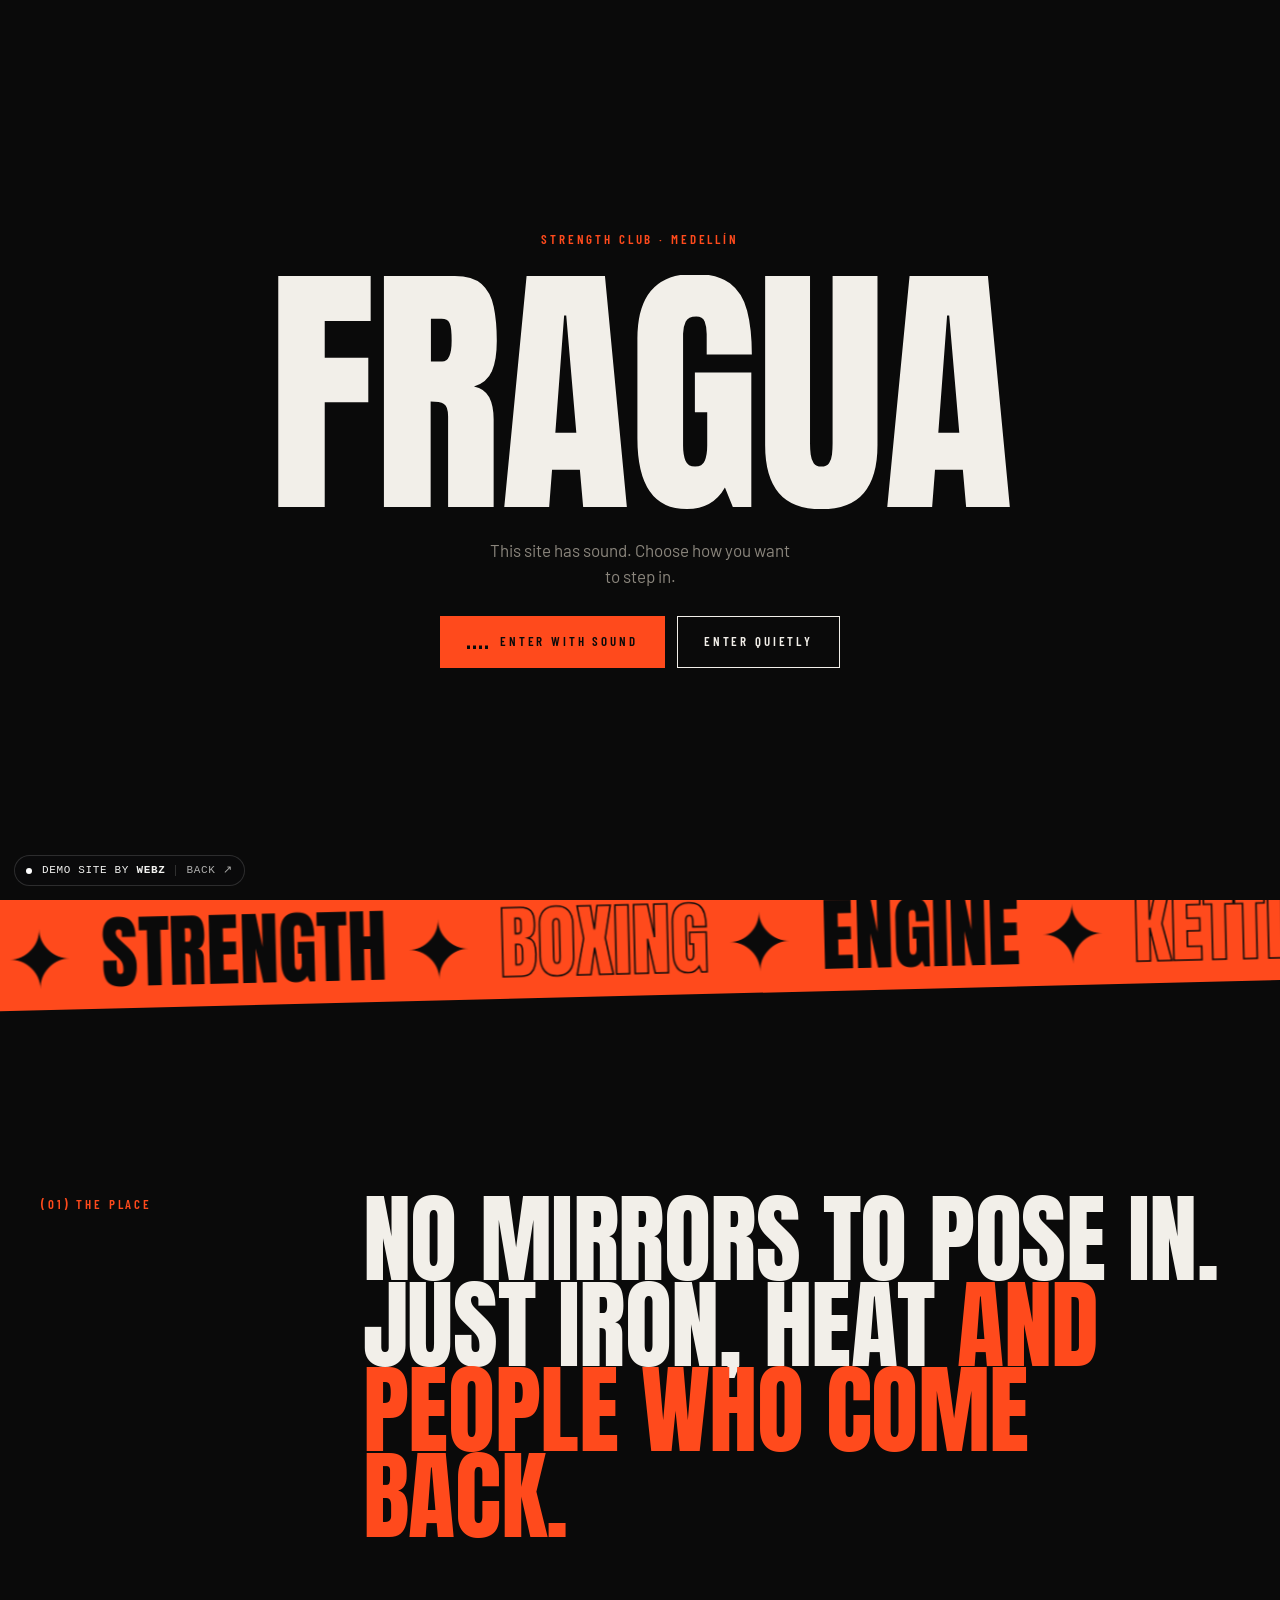
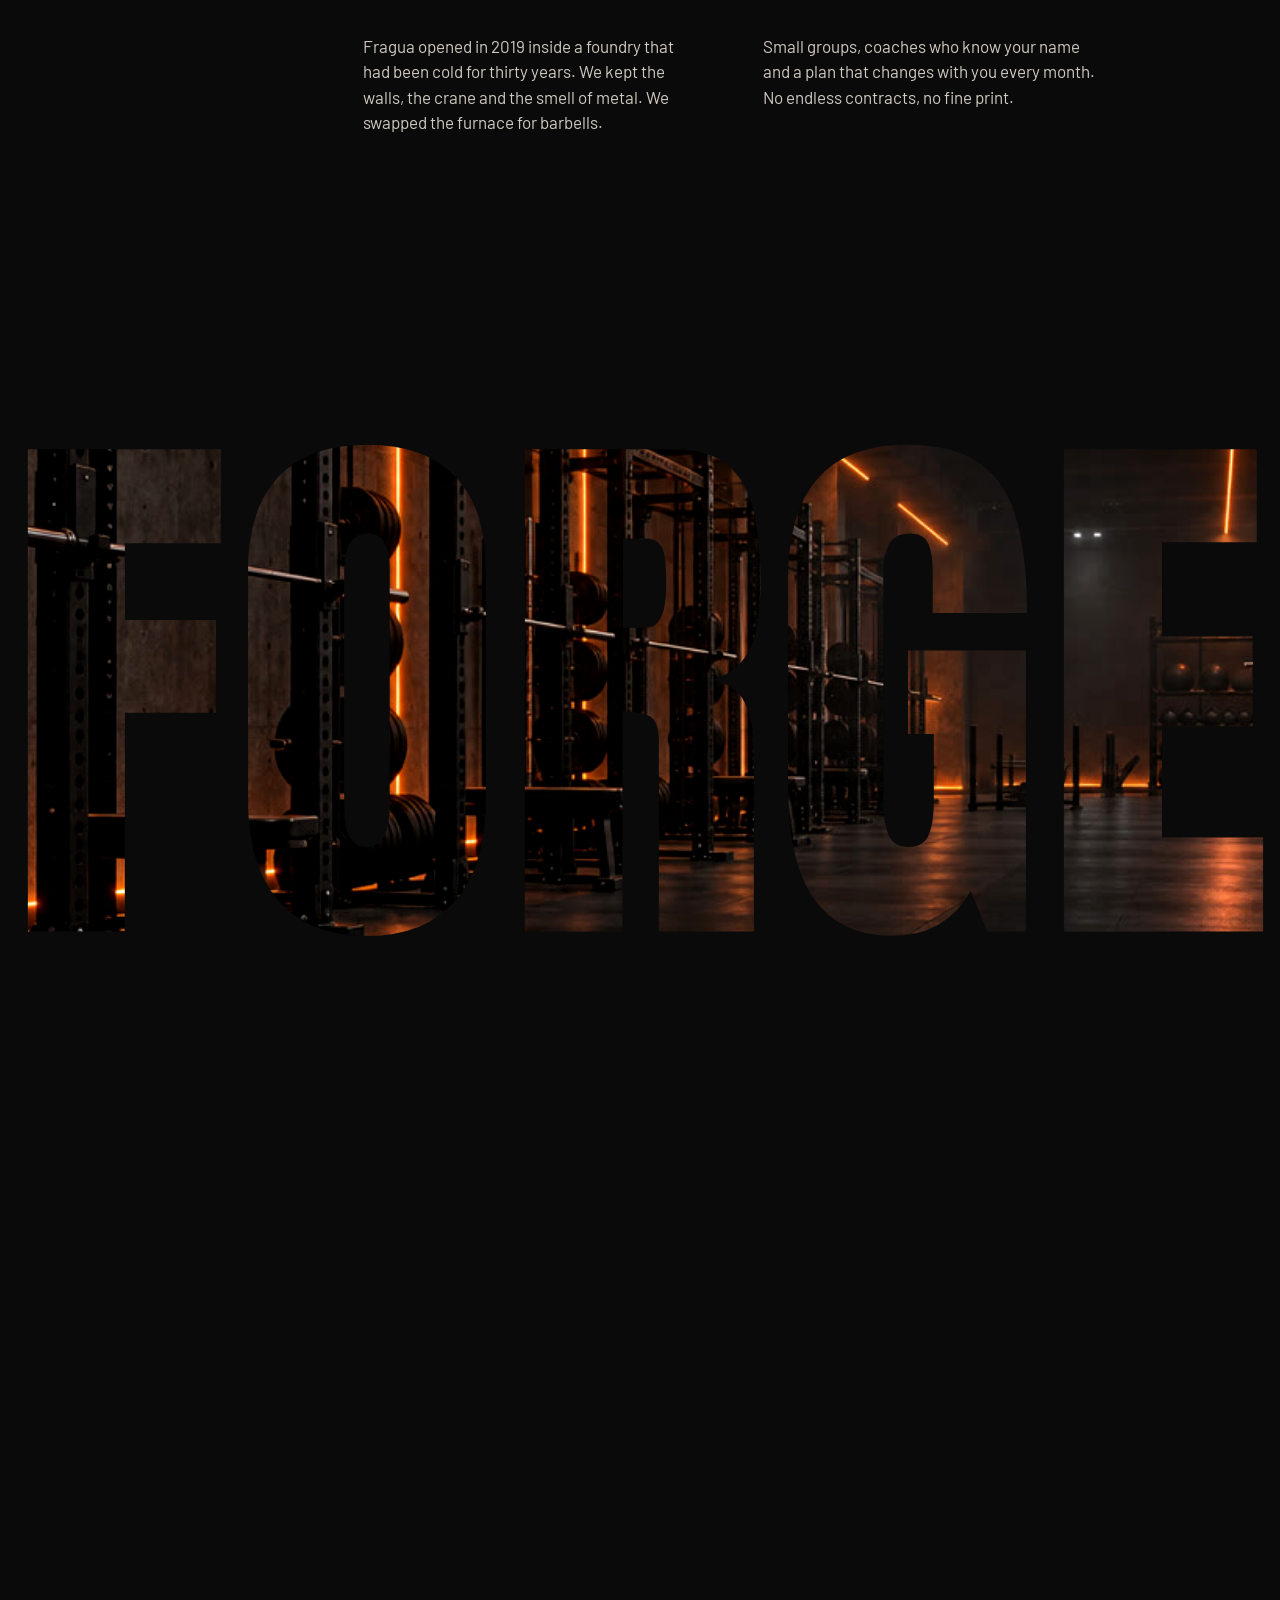
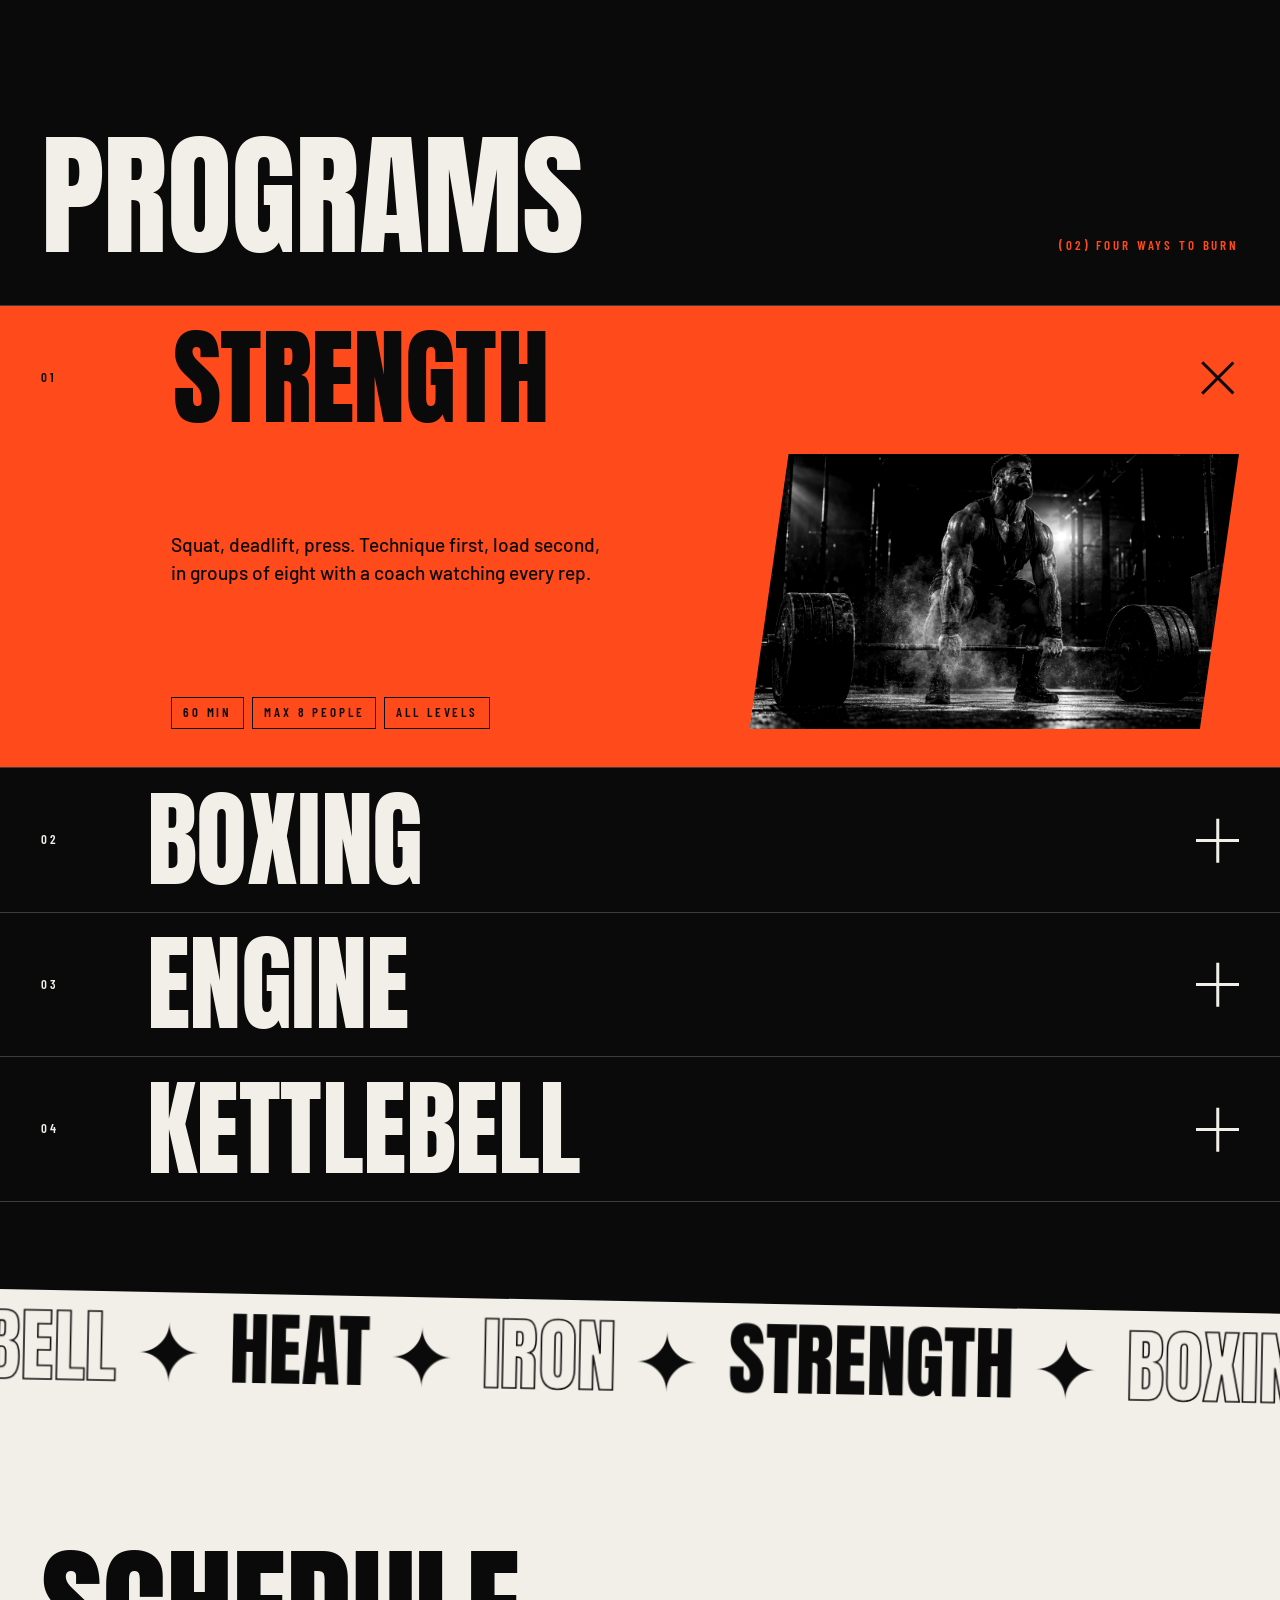
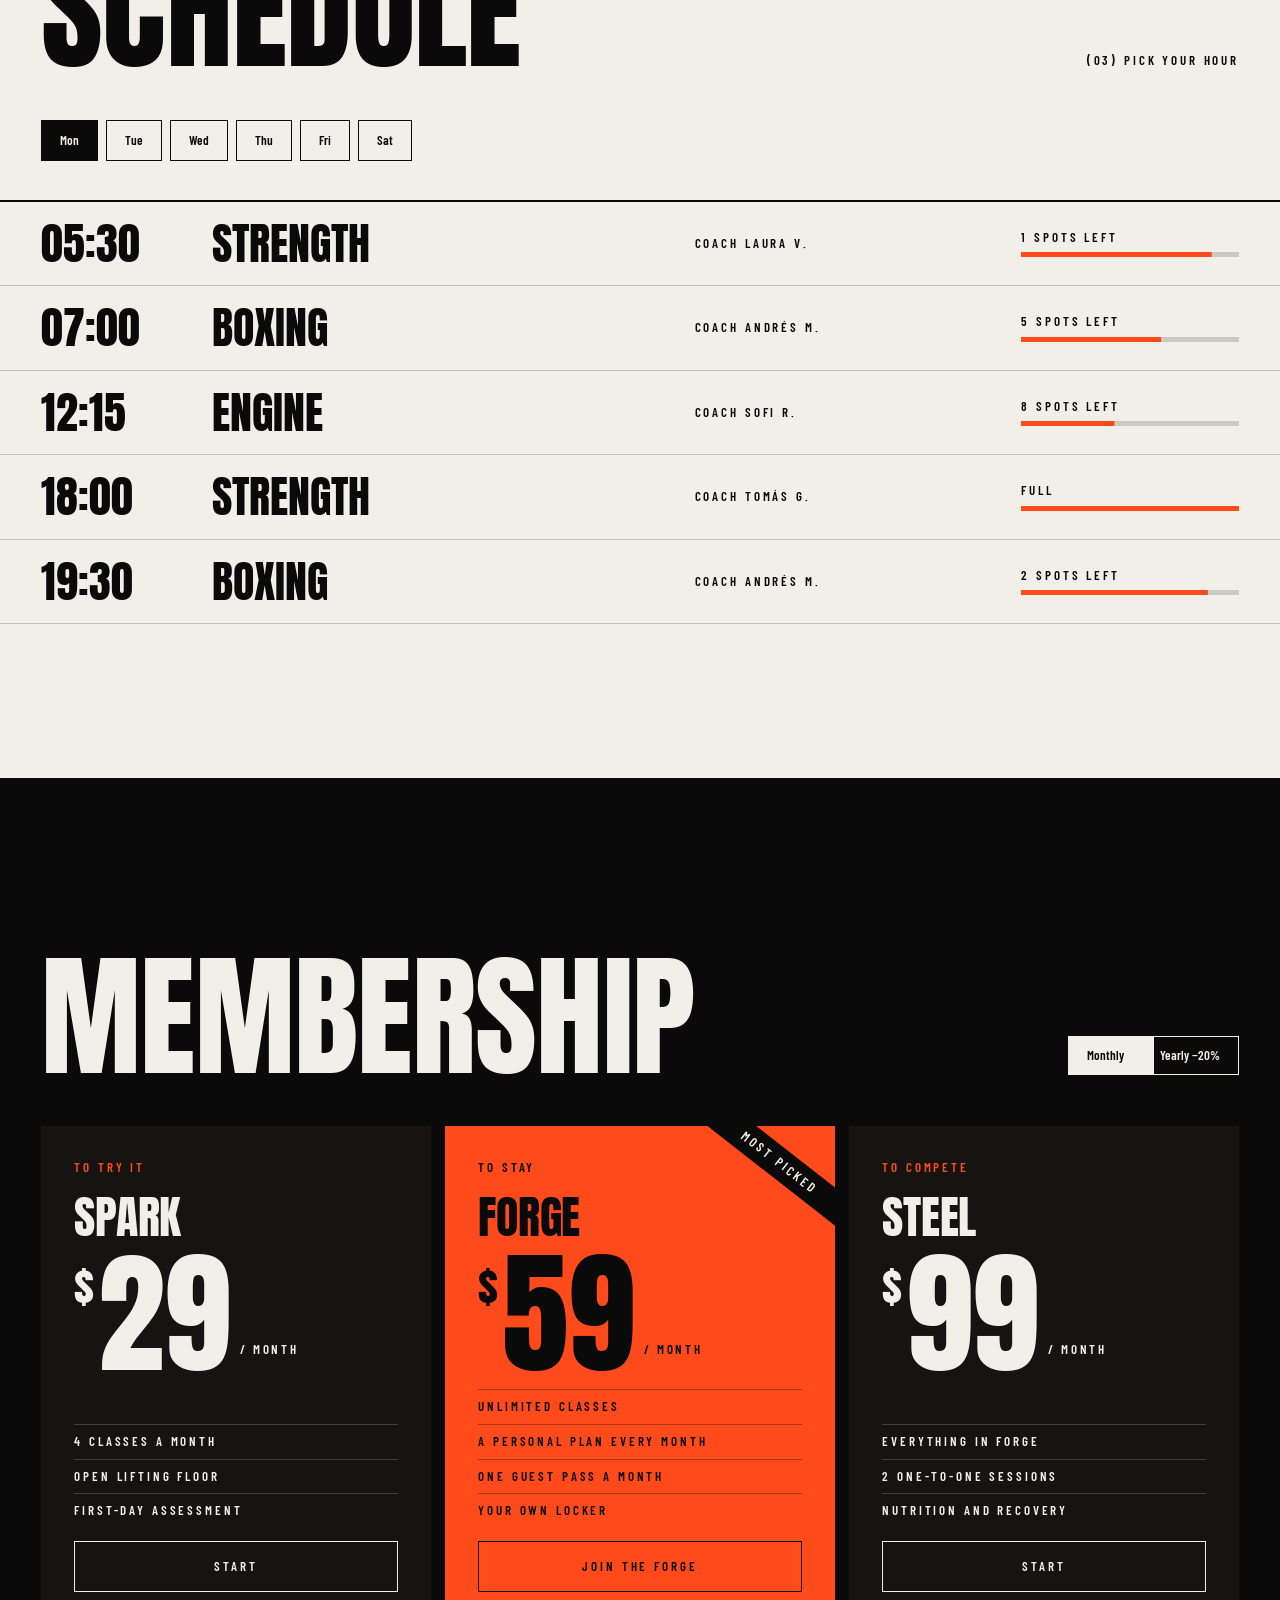
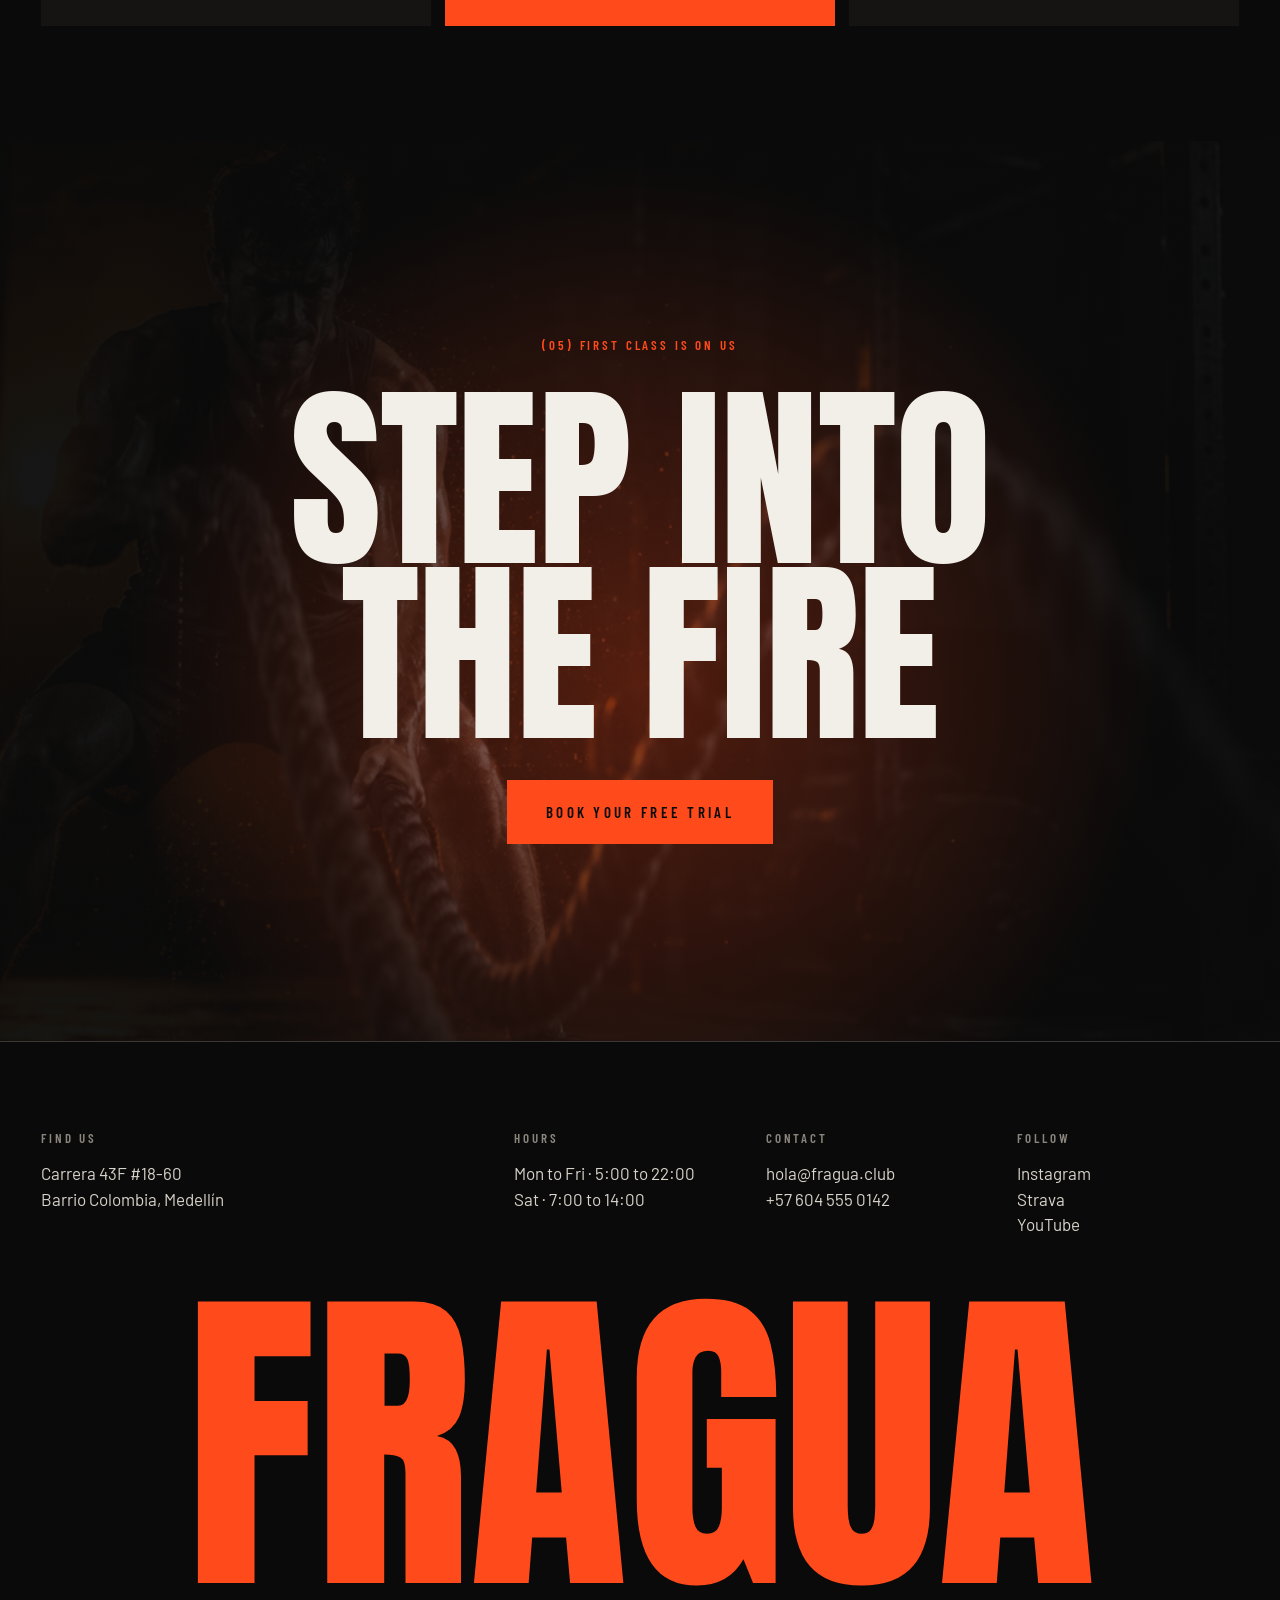
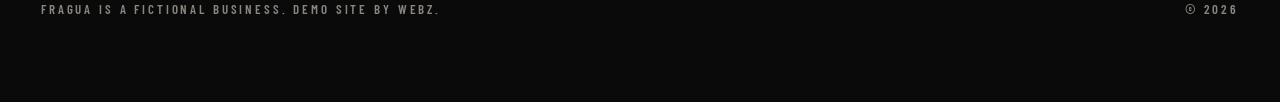
==== commit 2cd8f5bb: "Polish the gym demo opening Hold the Fragua wordmark until its display font is ready so it never fla" ====
--- a/demos/fragua/index.html
+++ b/demos/fragua/index.html
@@ -41,6 +41,8 @@
 .gate-in { display: grid; gap: clamp(18px, 3vh, 34px); justify-items: center; }
 .gate h1 { font-size: clamp(88px, 21vw, 330px); overflow: hidden; }
 .gate h1 span { display: inline-block; }
+.gate-in { visibility: hidden; }
+.fonts .gate-in { visibility: visible; }
 .gate p { max-width: 30ch; color: var(--mute); }
 .gate-btns { display: flex; flex-wrap: wrap; gap: 12px; justify-content: center; }
 .btn { position: relative; display: inline-flex; align-items: center; gap: 12px; padding: 17px 26px; border: 1.5px solid var(--bone); overflow: hidden; isolation: isolate; transition: color .35s var(--ease), border-color .35s; }
@@ -475,10 +477,15 @@
 /* ---------- hero video + gate ---------- */
 const vid = $('.hero video');
 vid.poster = `video/poster-${L}.jpg`; vid.src = `video/hero-${L}.mp4`;
-gsap.from('.gate h1 span', { yPercent: 110, duration: 1.1, ease: 'expo.out', stagger: .06, delay: .15 });
-gsap.from('.gate-in > :not(h1)', { opacity: 0, y: 18, duration: .8, stagger: .08, delay: .5 });
+const showGate = () => {
+  if (document.documentElement.classList.contains('fonts')) return;
+  document.documentElement.classList.add('fonts');
+  gsap.from('.gate h1 span', { yPercent: 110, duration: 1.1, ease: 'expo.out', stagger: .06, delay: .1 });
+  gsap.from('.gate-in > :not(h1)', { opacity: 0, y: 18, duration: .8, stagger: .08, delay: .45 });
+};
+if (document.fonts && document.fonts.load) document.fonts.load('400 80px Anton').then(showGate, showGate);
+setTimeout(showGate, 1800);
 let entered = false;
-$('[data-enter="1"]').focus({ preventScroll: true });
 $$('[data-enter]').forEach(b => b.addEventListener('click', () => {
   if (entered) return; entered = true;
   const on = b.dataset.enter === '1';
